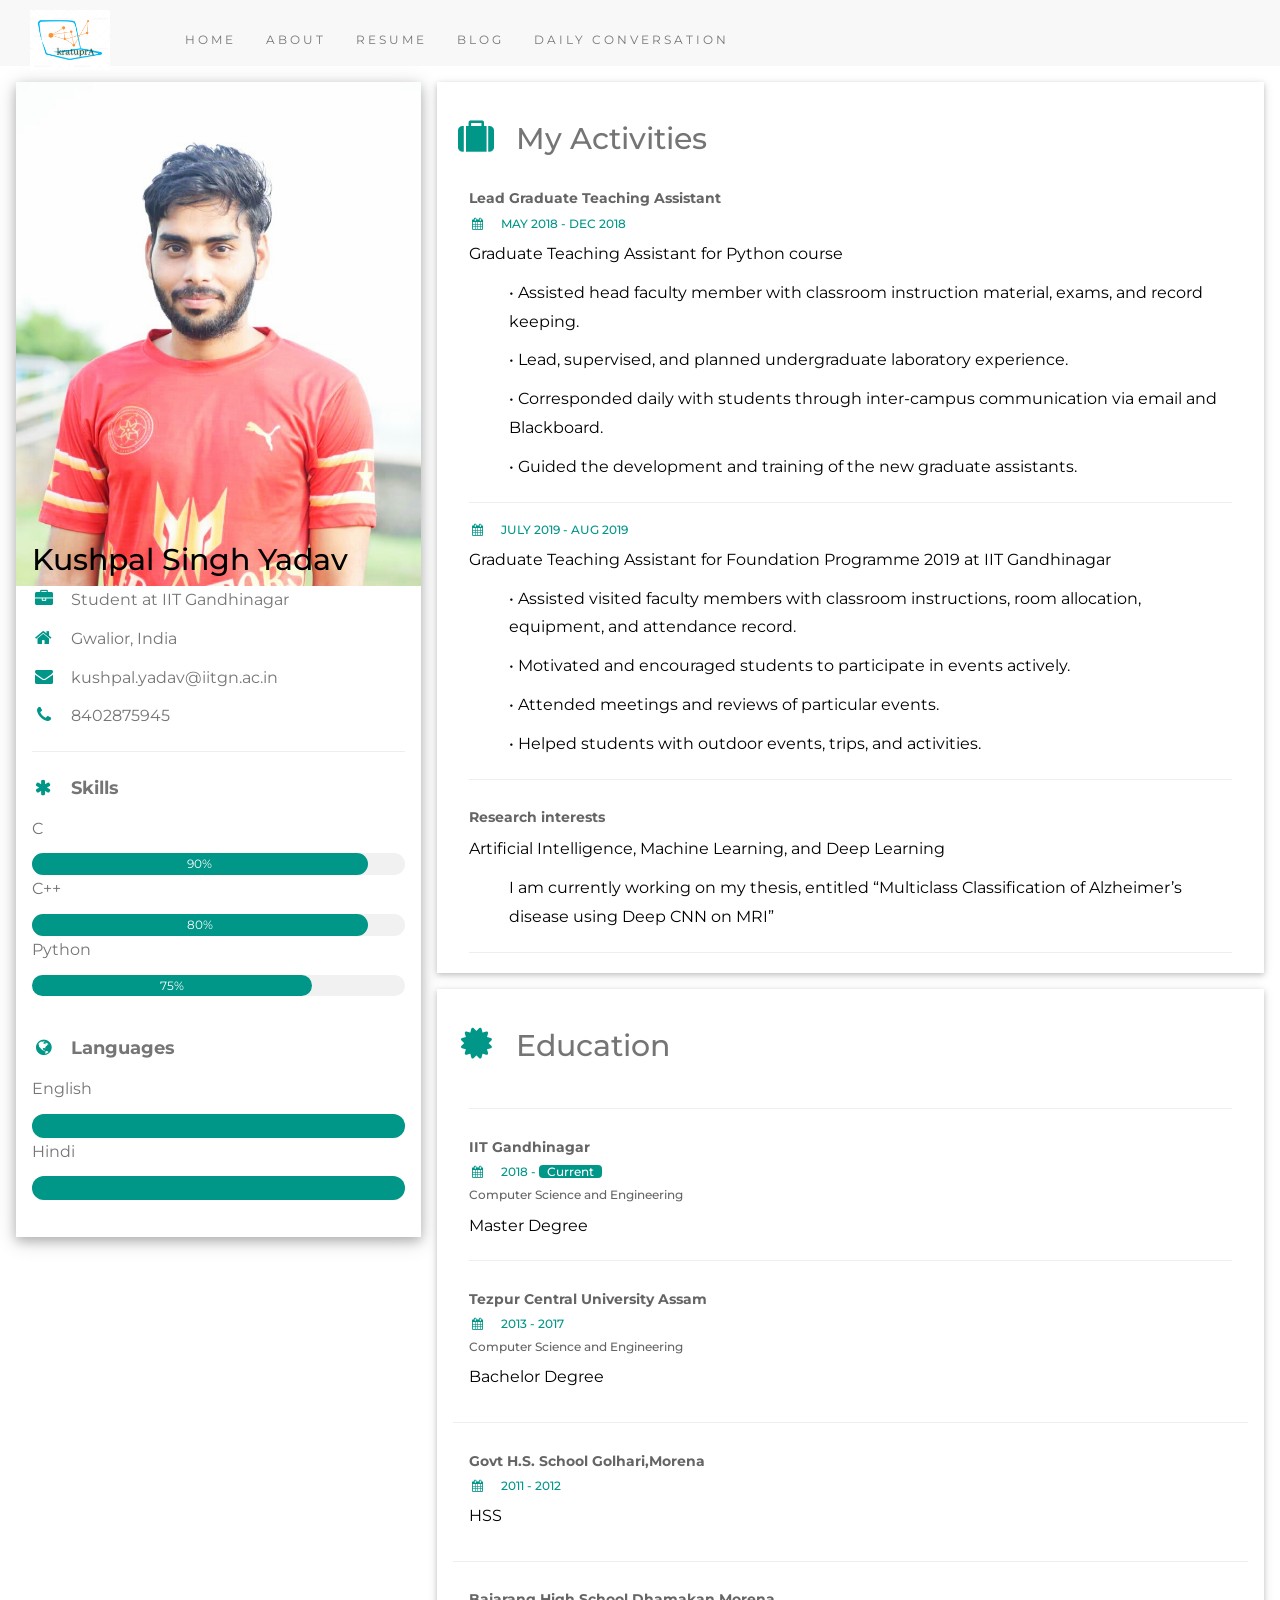
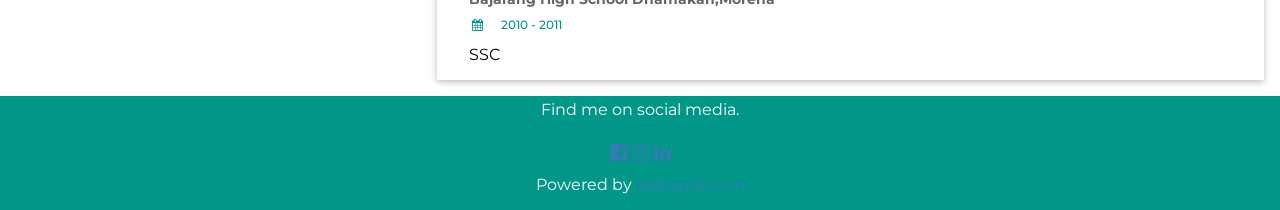
==== about.html @ 260bccc0 "Update about.html" ====
<!DOCTYPE html>
<html lang="en">
<head>
  <title>kratuprA</title>
  <meta charset="utf-8">
  <meta name="viewport" content="width=device-width, initial-scale=1">
  <link rel="stylesheet" href="https://maxcdn.bootstrapcdn.com/bootstrap/3.3.7/css/bootstrap.min.css">
  <link href="https://fonts.googleapis.com/css?family=Montserrat" rel="stylesheet">
  <script src="https://ajax.googleapis.com/ajax/libs/jquery/3.3.1/jquery.min.js"></script>
  <script src="https://maxcdn.bootstrapcdn.com/bootstrap/3.3.7/js/bootstrap.min.js"></script>
  <meta name="viewport" content="width=device-width, initial-scale=1">
<link rel="stylesheet" href="https://www.w3schools.com/w3css/4/w3.css">
<link rel='stylesheet' href='https://fonts.googleapis.com/css?family=Roboto'>
<link rel="stylesheet" href="https://cdnjs.cloudflare.com/ajax/libs/font-awesome/4.7.0/css/font-awesome.min.css">
 <meta charset="utf-8">
  <meta name="viewport" content="width=device-width, initial-scale=1">
  <link rel="stylesheet" href="https://maxcdn.bootstrapcdn.com/bootstrap/3.3.7/css/bootstrap.min.css">
  <style>
 body {
    font: 20px Montserrat, sans-serif;
    line-height: 1.8;
    color: #f5f6f7;
  }
  p {font-size: 16px;}
  .margin {margin-bottom: 45px;}
  
  div.polaroid {
  background-color: #001a1a; 
  box-shadow: 0 4px 8px 0 rgba(0, 0, 0, 0.2), 0 6px 20px 0 rgba(0, 0, 0, 0.19);
}  
  .centered {
  position: absolute;
  top: 50%;
  left: 50%;
  background-color:white;  
  transform: translate(-50%, -50%);
}  
  p {font-size: 16px;}
  .margin {margin-bottom: 45px;}

  .container-fluid {
    padding-top: 70px;
    padding-bottom: 70px;
  }
  .navbar {
    padding-top: 15px;
    padding-bottom: 1px;
    border: 0;
    border-radius: 0;
    margin-bottom: 0;
    font-size: 12px;
    letter-spacing: 3px;
  }
  .navbar-nav  li a:hover {
    color: #1abc9c !important;
  }
  </style>
</head>
<body>

<!-- Navbar -->
<nav class="navbar navbar-default">
  <div class="container">
    <div class="navbar-header">
      <button type="button" class="navbar-toggle" data-toggle="collapse" data-target="#myNavbar">
        <span class="icon-bar"></span>
        <span class="icon-bar"></span>
        <span class="icon-bar"></span>                        
      </button>
      <p>
       <a class="navbar-brand" href="index.html">
      <img src="logo.png" class="img-responsive margin" style="position: absolute;margin-left:-40px;margin-top:-20px;" width="80" height="80" alt="Image">
      </a></p>
    </div>
    <div class="collapse navbar-collapse" id="myNavbar" style="position: absolute; padding-left:100px;z-index:1;">
      <ul class="nav navbar-nav navbar-right">
        <li><a href="index.html">HOME</a></li>
        <li><a href="about.html">ABOUT</a></li>
        <li><a href="resume.html">RESUME</a></li>
        <li><a href="blog.html">BLOG</a></li>
        <li><a href="daily_c.html">DAILY CONVERSATION</a></li>
      </ul>
    </div>
  </div>
</nav>
<!-- Page Container -->
<div class="w3-content w3-margin-top" style="max-width:1400px;">

  <!-- The Grid -->
  <div class="w3-row-padding">
  
    <!-- Left Column -->
    <div class="w3-third">
    
      <div class="w3-white w3-text-grey w3-card-4">
        <div class="w3-display-container">
          <img src="new_cv.jpg" style="width:100%" alt="Avatar">
          <div class="w3-display-bottomleft w3-container w3-text-black">
            <h2>Kushpal Singh Yadav</h2>
          </div>
        </div>
        <div class="w3-container">
          <p><i class="fa fa-briefcase fa-fw w3-margin-right w3-large w3-text-teal"></i>Student at IIT Gandhinagar</p>
          <p><i class="fa fa-home fa-fw w3-margin-right w3-large w3-text-teal"></i>Gwalior, India</p>
          <p><i class="fa fa-envelope fa-fw w3-margin-right w3-large w3-text-teal"></i>kushpal.yadav@iitgn.ac.in</p>
          <p><i class="fa fa-phone fa-fw w3-margin-right w3-large w3-text-teal"></i>8402875945</p>
          <hr>

          <p class="w3-large"><b><i class="fa fa-asterisk fa-fw w3-margin-right w3-text-teal"></i>Skills</b></p>
          <p>C</p>
          <div class="w3-light-grey w3-round-xlarge w3-small">
            <div class="w3-container w3-center w3-round-xlarge w3-teal" style="width:90%">90%</div>
          </div>
          <p>C++</p>
          <div class="w3-light-grey w3-round-xlarge w3-small">
            <div class="w3-container w3-center w3-round-xlarge w3-teal" style="width:90%">
              <div class="w3-center w3-text-white">80%</div>
            </div>
          </div>
          <p>Python</p>
          <div class="w3-light-grey w3-round-xlarge w3-small">
            <div class="w3-container w3-center w3-round-xlarge w3-teal" style="width:75%">75%</div>
          </div>
          
          <br>

          <p class="w3-large w3-text-theme"><b><i class="fa fa-globe fa-fw w3-margin-right w3-text-teal"></i>Languages</b></p>
          <p>English</p>
          <div class="w3-light-grey w3-round-xlarge">
            <div class="w3-round-xlarge w3-teal" style="height:24px;width:100%"></div>
          </div>
          <p>Hindi</p>
          <div class="w3-light-grey w3-round-xlarge">
            <div class="w3-round-xlarge w3-teal" style="height:24px;width:100%"></div>
          </div>
          
          <br>
        </div>
      </div><br>

    <!-- End Left Column -->
    </div>

    <!-- Right Column -->
    <div class="w3-twothird">
    
      <div class="w3-container w3-card w3-white w3-margin-bottom">
        <h2 class="w3-text-grey w3-padding-16"><i class="fa fa-suitcase fa-fw w3-margin-right w3-xxlarge w3-text-teal"></i>My Activities</h2>
        <div class="w3-container">
          <h5 class="w3-opacity"><b>Lead Graduate Teaching Assistant</b></h5>
          <h6 class="w3-text-teal"><i class="fa fa-calendar fa-fw w3-margin-right"></i>MAY 2018 - DEC 2018</h6>
          <p>Graduate Teaching Assistant for Python course</p>
          <ol>
            <p>&#8226; Assisted head faculty member with classroom instruction material, exams, and record keeping.</p>
            <p>&#8226; Lead, supervised, and planned undergraduate laboratory experience.</p>
            <p>&#8226; Corresponded daily with students through inter-campus communication via email and Blackboard.</p>
            <p>&#8226; Guided the development and training of the new graduate assistants.</p>
          </ol>
          <hr>
           <h6 class="w3-text-teal"><i class="fa fa-calendar fa-fw w3-margin-right"></i>JULY 2019 - AUG 2019</h6>
          <p>Graduate Teaching Assistant for Foundation Programme 2019 at IIT Gandhinagar</p>
          <ol>
            <p>&#8226; Assisted visited faculty members with classroom instructions, room allocation, equipment, and attendance record.</p>
            <p>&#8226; Motivated and encouraged students to participate in events actively.</p>
            <p>&#8226; Attended meetings and reviews of particular events.</p>
            <p>&#8226; Helped students with outdoor events, trips, and activities.</p>
          </ol>
          <hr>
          
          
        </div>
       

       <div class="w3-container">
          <h5 class="w3-opacity"><b>Research interests</b></h5>
          
          <p>Artificial Intelligence, Machine Learning, and Deep Learning</p>
          <ol>
            <p>I am currently working on my thesis, entitled “Multiclass Classification of Alzheimer’s disease using Deep CNN on MRI”</p>
         </ol>
          <hr>
        </div>



      </div>

      <div class="w3-container w3-card w3-white">
        <h2 class="w3-text-grey w3-padding-16"><i class="fa fa-certificate fa-fw w3-margin-right w3-xxlarge w3-text-teal"></i>Education</h2>
        <div class="w3-container">
         
          <hr>
        </div>
        <div class="w3-container">
          <h5 class="w3-opacity"><b>IIT Gandhinagar</b></h5>
          <h6 class="w3-text-teal"><i class="fa fa-calendar fa-fw w3-margin-right"></i>2018 - <span class="w3-tag w3-teal w3-round">Current</span></h6>
          <h6 class="w3-opacity" >Computer Science and Engineering</h6>
          <p>Master Degree</p>
          <hr>
        </div>
        <div class="w3-container">
          <h5 class="w3-opacity"><b>Tezpur Central University Assam</b></h5>
          <h6 class="w3-text-teal"><i class="fa fa-calendar fa-fw w3-margin-right"></i>2013 - 2017</h6>
          <h6 class="w3-opacity">Computer Science and Engineering</h6>
          <p>Bachelor Degree</p>
        </div>
          <hr>
        <div class="w3-container">
          <h5 class="w3-opacity"><b>Govt H.S. School Golhari,Morena</b></h5>
          <h6 class="w3-text-teal"><i class="fa fa-calendar fa-fw w3-margin-right"></i>2011 - 2012</h6>
          <p>HSS</p>
        </div>
            <hr>
        <div class="w3-container">
          <h5 class="w3-opacity"><b>Bajarang High School Dhamakan,Morena</b></h5>
          <h6 class="w3-text-teal"><i class="fa fa-calendar fa-fw w3-margin-right"></i>2010 - 2011</h6>
          <p>SSC</p>
        </div>


      </div>

    <!-- End Right Column -->
    </div>
    
  <!-- End Grid -->
  </div>
  
  <!-- End Page Container -->
</div>

<footer class="w3-container w3-teal w3-center w3-margin-top">
  <p>Find me on social media.</p>
  <a href="https://www.facebook.com/kushpal.yadav"><i class="fa fa-facebook-official w3-hover-opacity"></i></a>
  <a href="https://www.instagram.com/_oo_kushpal_oo_/?hl=en"><i class="fa fa-instagram w3-hover-opacity"></i></a>
  <a href="https://www.linkedin.com/in/kushpal-yadav-60762b169/"><i class="fa fa-linkedin w3-hover-opacity"></i></a>
  <p>Powered by <a href="index.html" target="_blank">kratuprA.com</a></p>
</footer>

</body>
</html>
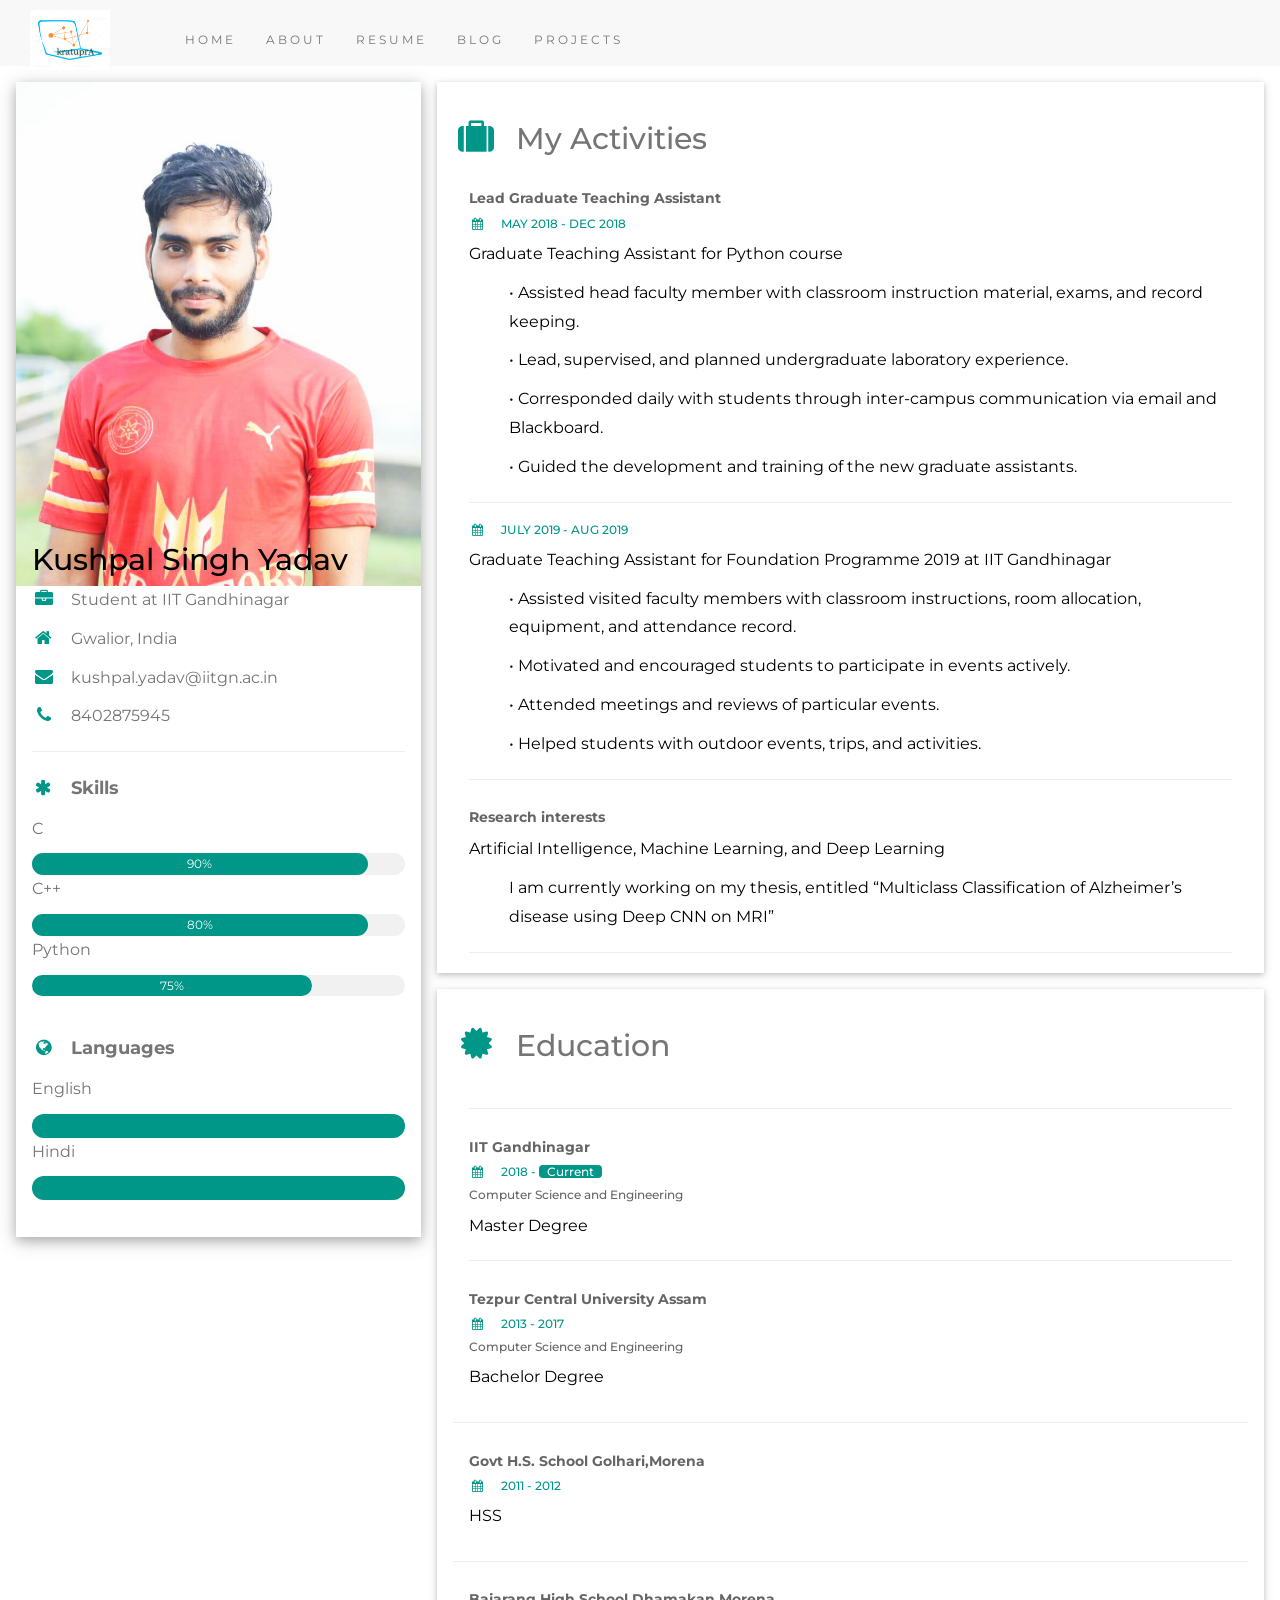
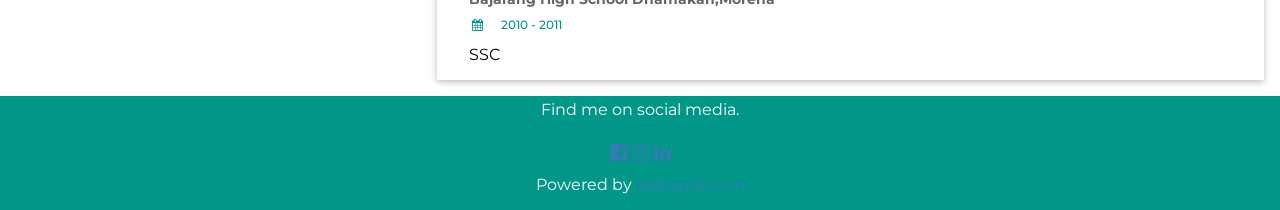
==== commit a5e3054b: "Update about.html" ====
--- a/about.html
+++ b/about.html
@@ -78,7 +78,7 @@
         <li><a href="about.html">ABOUT</a></li>
         <li><a href="resume.html">RESUME</a></li>
         <li><a href="blog.html">BLOG</a></li>
-        <li><a href="daily_c.html">DAILY CONVERSATION</a></li>
+        <li><a href="daily_c.html">PROJECTS</a></li>
       </ul>
     </div>
   </div>
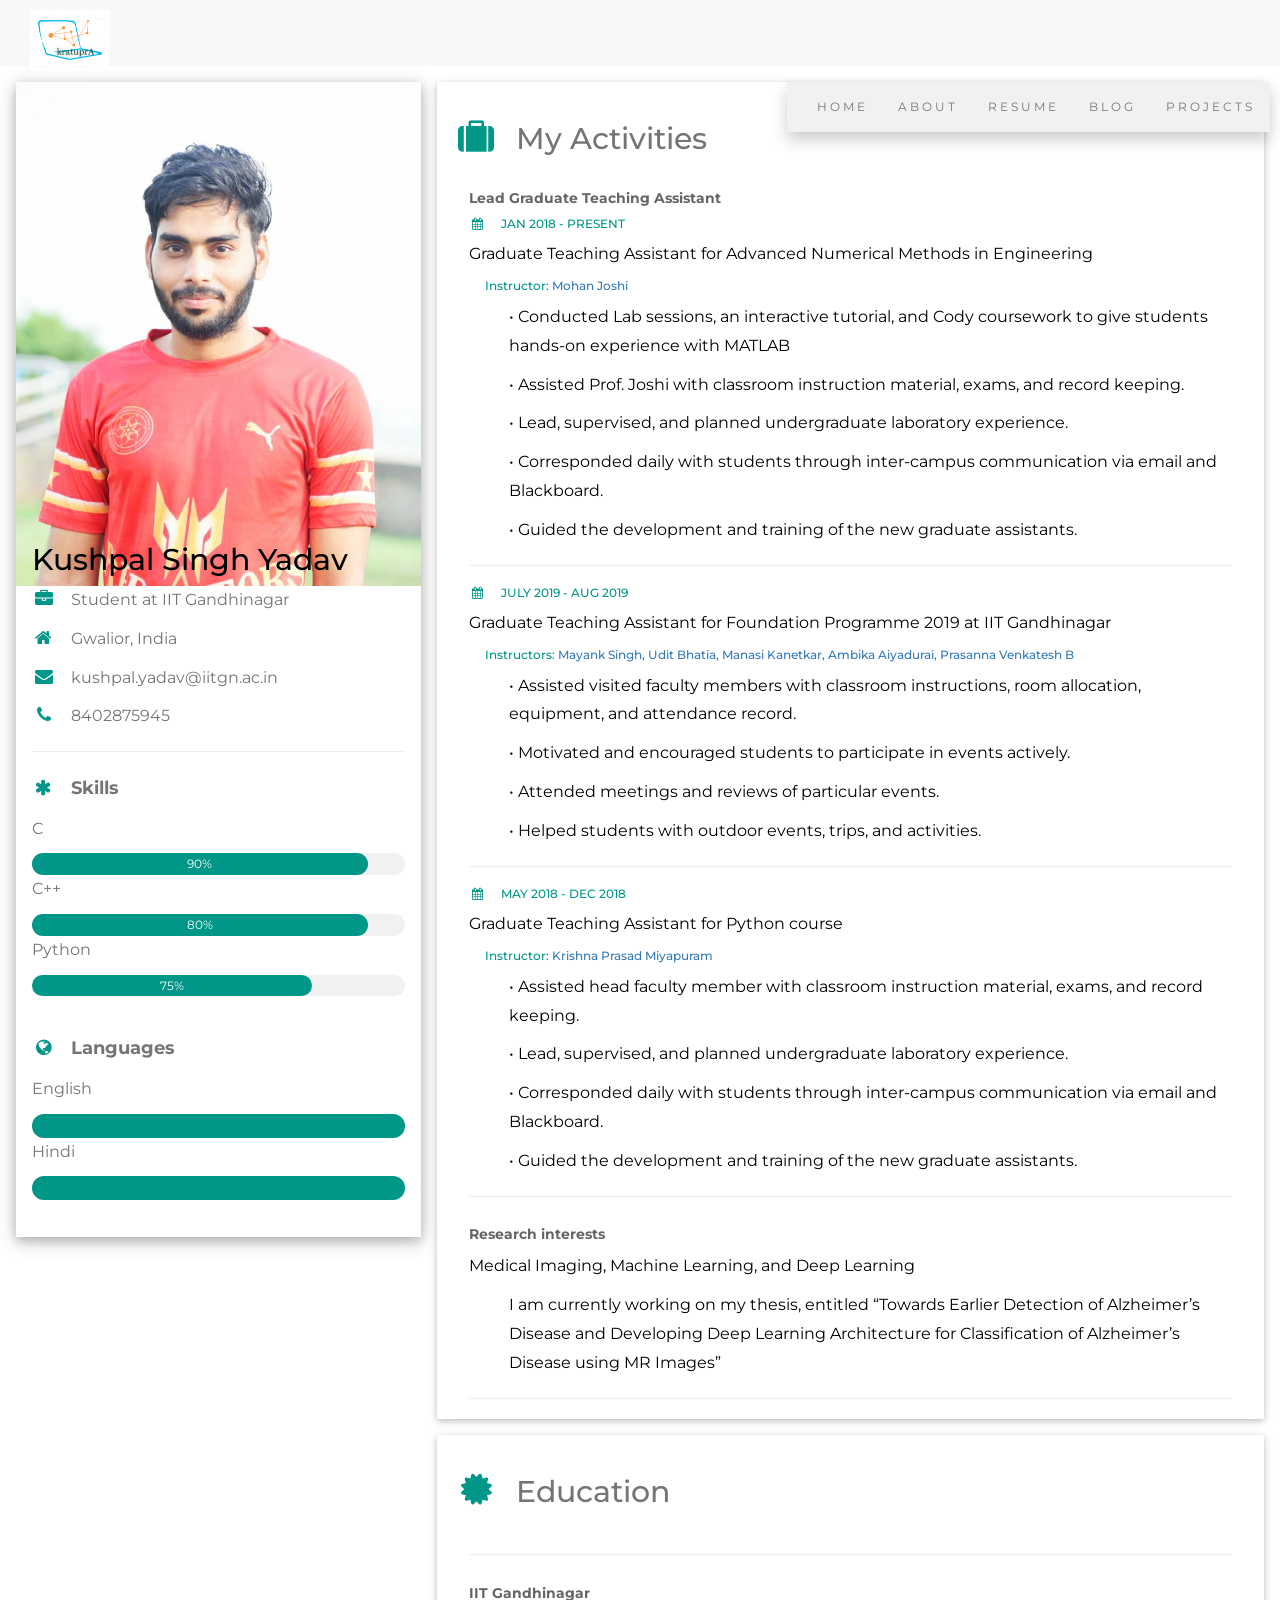
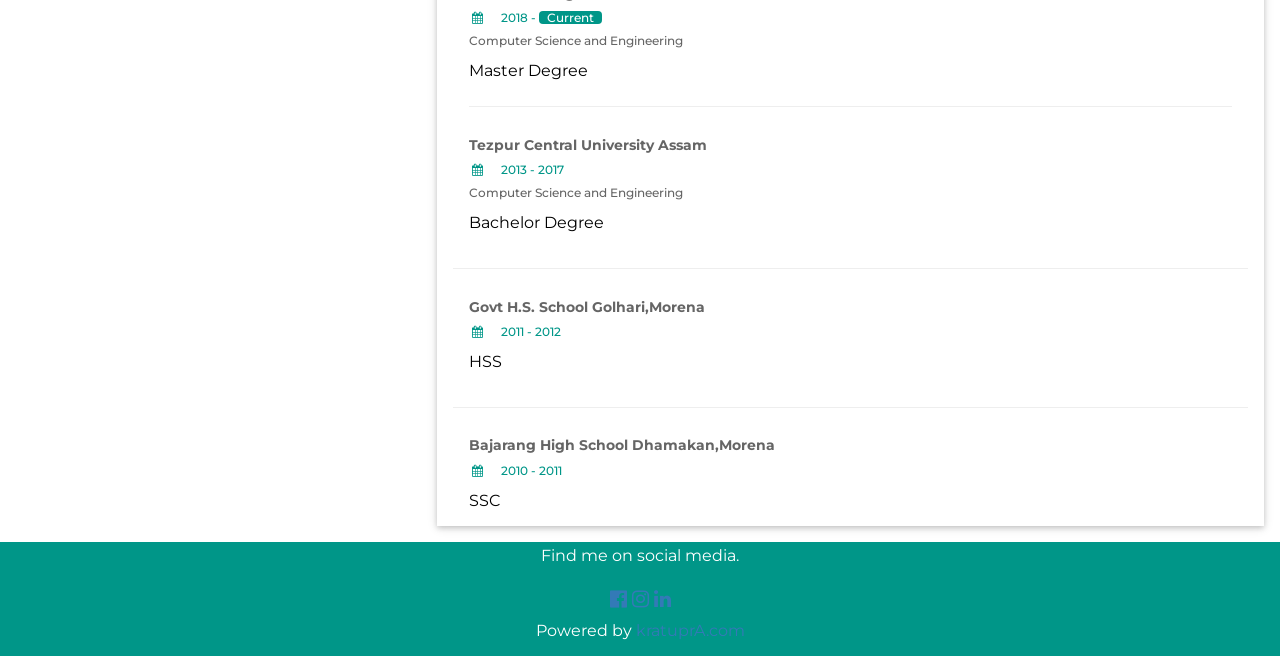
==== commit 3eb4be09: "Update about.html" ====
--- a/about.html
+++ b/about.html
@@ -54,6 +54,35 @@
   .navbar-nav  li a:hover {
     color: #1abc9c !important;
   }
+
+.dropdown-content {
+  display: none;
+  position: fixed;
+  top:15px;
+  right:10px;
+  background-color: #f1f1f1;
+  min-width: 160px;
+  overflow: auto;
+  box-shadow: 0px 8px 16px 0px rgba(0,0,0,0.2);
+  z-index: 1;
+}
+
+.dropdown-content a {
+  color: black;
+  padding: 12px 16px;
+  text-decoration: none;
+  display: block;
+}
+
+.dropdown a:hover {
+  background-color: #ddd; 
+}
+
+.show {
+  display: block;
+}
+
+
   </style>
 </head>
 <body>
@@ -72,7 +101,7 @@
       <img src="logo.png" class="img-responsive margin" style="position: absolute;margin-left:-40px;margin-top:-20px;" width="80" height="80" alt="Image">
       </a></p>
     </div>
-    <div class="collapse navbar-collapse" id="myNavbar" style="position: absolute; padding-left:100px;z-index:1;">
+    <div class="collapse navbar-collapse dropdown-content" id="myNavbar" style="margin-top:67px;">
       <ul class="nav navbar-nav navbar-right">
         <li><a href="index.html">HOME</a></li>
         <li><a href="about.html">ABOUT</a></li>
@@ -148,8 +177,34 @@
         <h2 class="w3-text-grey w3-padding-16"><i class="fa fa-suitcase fa-fw w3-margin-right w3-xxlarge w3-text-teal"></i>My Activities</h2>
         <div class="w3-container">
           <h5 class="w3-opacity"><b>Lead Graduate Teaching Assistant</b></h5>
+           <h6 class="w3-text-teal"><i class="fa fa-calendar fa-fw w3-margin-right"></i>JAN 2018 - PRESENT</h6>
+          <p>Graduate Teaching Assistant for Advanced Numerical Methods in Engineering</p>
+           <h6 class="w3-text-teal"><i class=" fa-fw w3-margin-left"></i>Instructor: <a href="https://www.iitgn.ac.in/faculty/maths/fac-mohan"> Mohan Joshi</a></h6> 
+          <ol>
+            <p>&#8226; Conducted Lab sessions, an interactive tutorial, and Cody coursework to give students hands-on experience with MATLAB </p>
+            <p>&#8226; Assisted Prof. Joshi with classroom instruction material, exams, and record keeping.</p>
+            <p>&#8226; Lead, supervised, and planned undergraduate laboratory experience.</p>
+            <p>&#8226; Corresponded daily with students through inter-campus communication via email and Blackboard.</p>
+            <p>&#8226; Guided the development and training of the new graduate assistants.</p>
+          </ol>
+          <hr>
+
+           <h6 class="w3-text-teal"><i class="fa fa-calendar fa-fw w3-margin-right"></i>JULY 2019 - AUG 2019</h6>
+          <p>Graduate Teaching Assistant for Foundation Programme 2019 at IIT Gandhinagar</p>
+            <h6 class="w3-text-teal"><i class=" fa-fw w3-margin-left"></i>Instructors: <a href="https://www.iitgn.ac.in/faculty/cse/mayank">Mayank Singh</a>, <a href="https://www.iitgn.ac.in/faculty/civil/fac-udit">Udit Bhatia</a>,  <a href="https://www.iitgn.ac.in/faculty/design/mansi">Manasi Kanetkar</a>,  <a href="https://www.iitgn.ac.in/faculty/hss/fac-ambika">Ambika Aiyadurai</a>, <a href="https://www.iitgn.ac.in/faculty/phy/fac-prasanna">Prasanna Venkatesh B</a></h6> 
+          <ol>
+            <p>&#8226; Assisted visited faculty members with classroom instructions, room allocation, equipment, and attendance record.</p>
+            <p>&#8226; Motivated and encouraged students to participate in events actively.</p>
+            <p>&#8226; Attended meetings and reviews of particular events.</p>
+            <p>&#8226; Helped students with outdoor events, trips, and activities.</p>
+          </ol>
+          <hr>
+
+
+
           <h6 class="w3-text-teal"><i class="fa fa-calendar fa-fw w3-margin-right"></i>MAY 2018 - DEC 2018</h6>
           <p>Graduate Teaching Assistant for Python course</p>
+          <h6 class="w3-text-teal"><i class=" fa-fw w3-margin-left"></i>Instructor: <a href="https://www.iitgn.ac.in/faculty/cse/krishna">Krishna Prasad Miyapuram</a></h6> 
           <ol>
             <p>&#8226; Assisted head faculty member with classroom instruction material, exams, and record keeping.</p>
             <p>&#8226; Lead, supervised, and planned undergraduate laboratory experience.</p>
@@ -157,15 +212,7 @@
             <p>&#8226; Guided the development and training of the new graduate assistants.</p>
           </ol>
           <hr>
-           <h6 class="w3-text-teal"><i class="fa fa-calendar fa-fw w3-margin-right"></i>JULY 2019 - AUG 2019</h6>
-          <p>Graduate Teaching Assistant for Foundation Programme 2019 at IIT Gandhinagar</p>
-          <ol>
-            <p>&#8226; Assisted visited faculty members with classroom instructions, room allocation, equipment, and attendance record.</p>
-            <p>&#8226; Motivated and encouraged students to participate in events actively.</p>
-            <p>&#8226; Attended meetings and reviews of particular events.</p>
-            <p>&#8226; Helped students with outdoor events, trips, and activities.</p>
-          </ol>
-          <hr>
+          
           
           
         </div>
@@ -174,9 +221,9 @@
        <div class="w3-container">
           <h5 class="w3-opacity"><b>Research interests</b></h5>
           
-          <p>Artificial Intelligence, Machine Learning, and Deep Learning</p>
-          <ol>
-            <p>I am currently working on my thesis, entitled “Multiclass Classification of Alzheimer’s disease using Deep CNN on MRI”</p>
+          <p>Medical Imaging, Machine Learning, and Deep Learning</p>
+          <ol>
+            <p>I am currently working on my thesis, entitled “Towards Earlier Detection of Alzheimer’s Disease and Developing Deep Learning Architecture for Classification of Alzheimer’s Disease using MR Images”</p>
          </ol>
           <hr>
         </div>
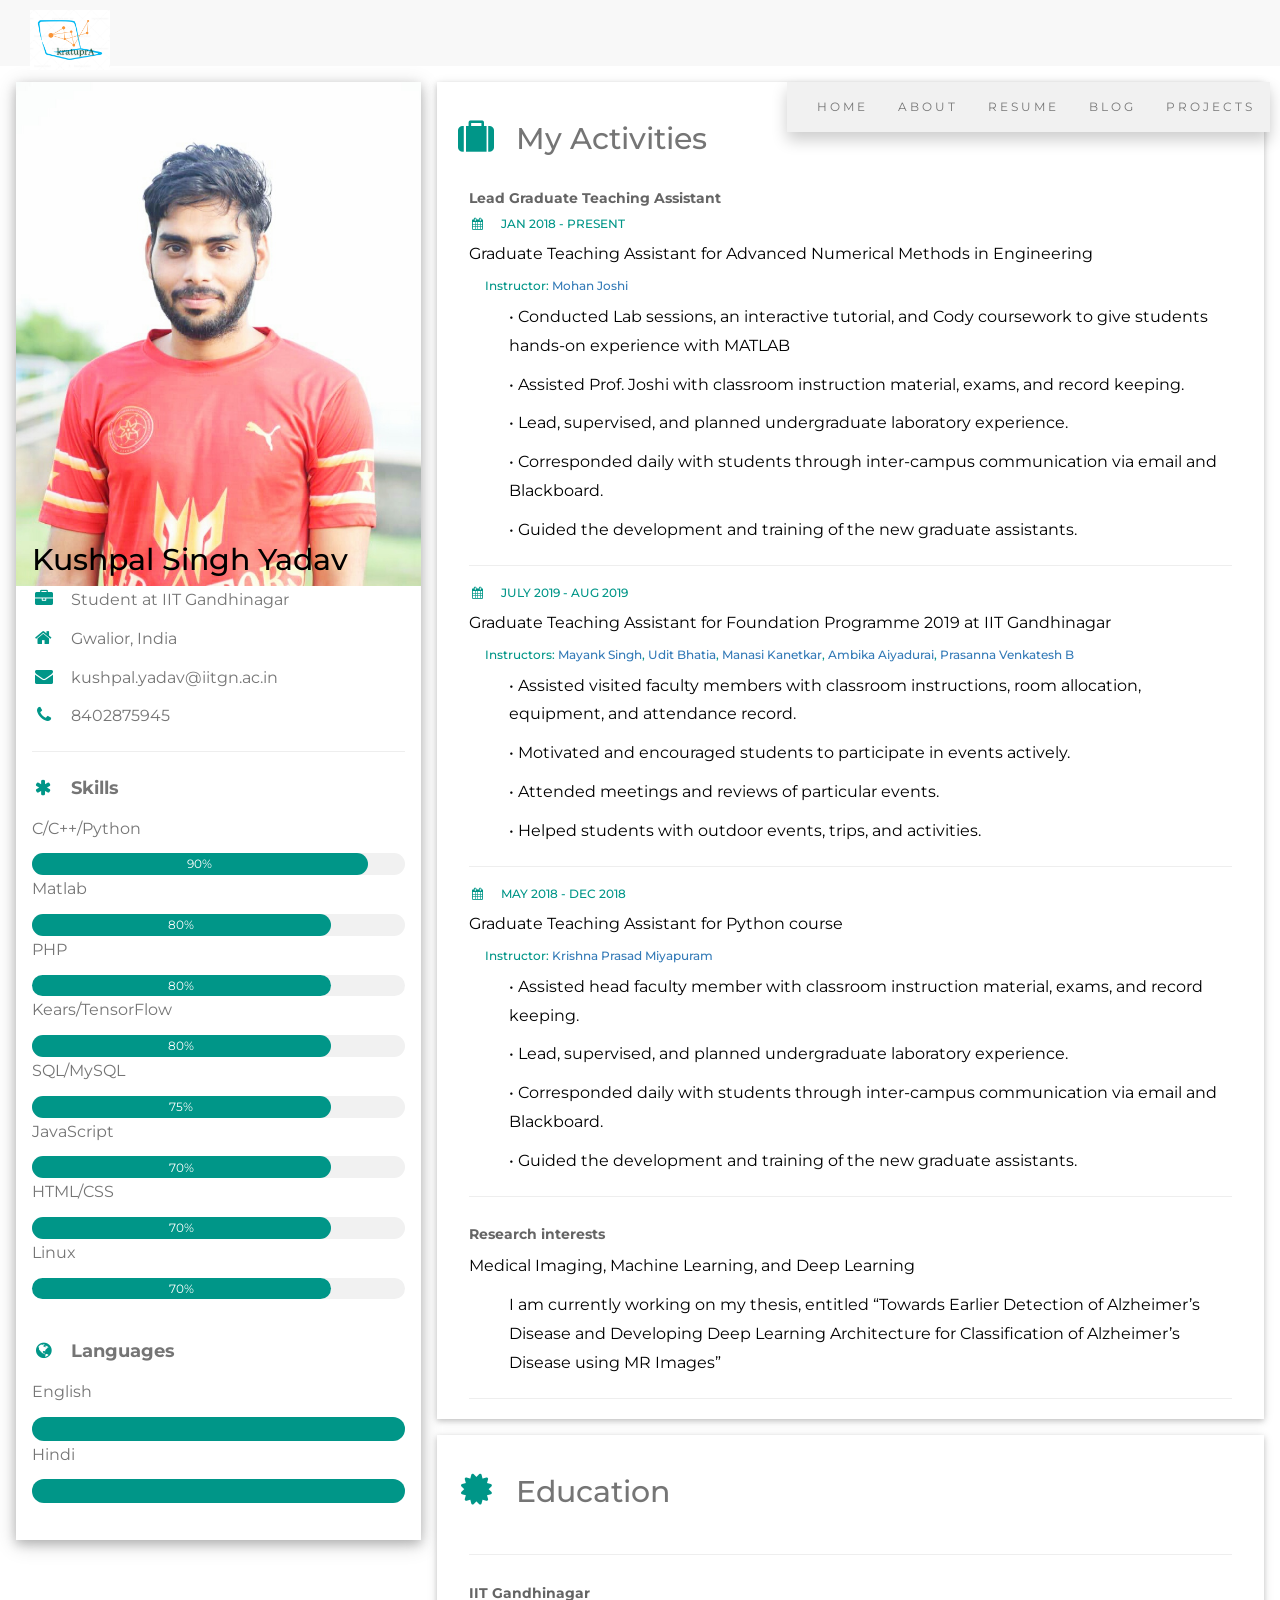
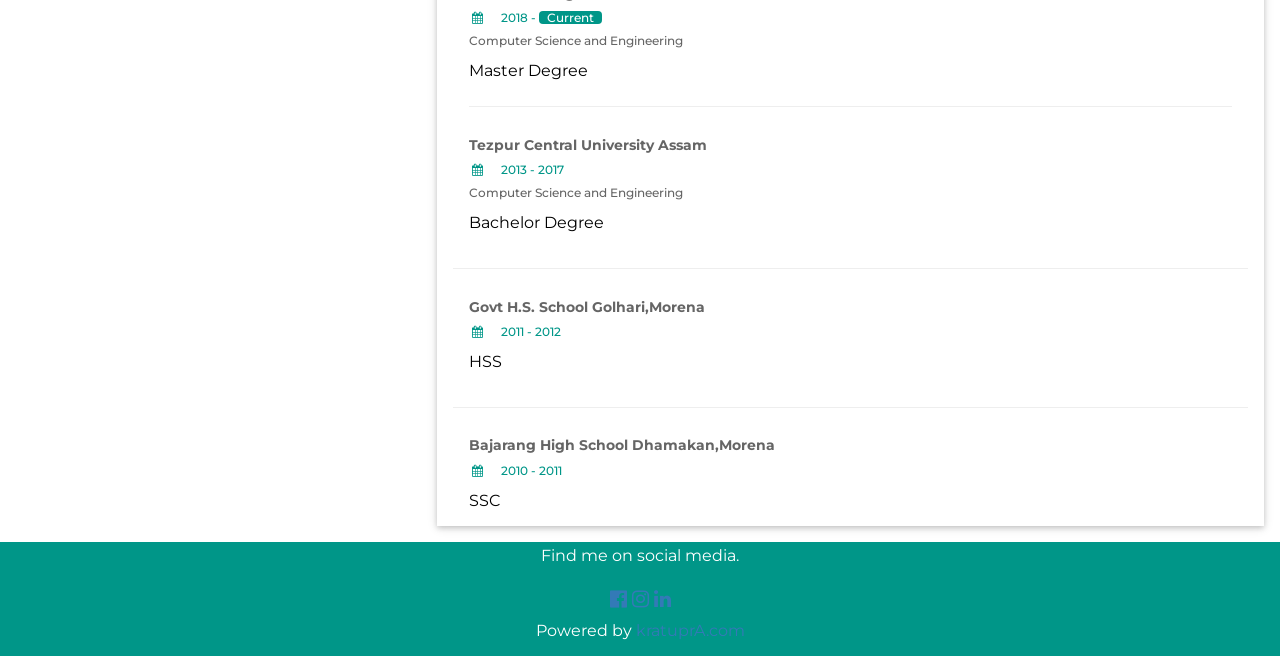
==== commit e5cb99fc: "Update about.html" ====
--- a/about.html
+++ b/about.html
@@ -136,20 +136,45 @@
           <hr>
 
           <p class="w3-large"><b><i class="fa fa-asterisk fa-fw w3-margin-right w3-text-teal"></i>Skills</b></p>
-          <p>C</p>
+          <p>C/C++/Python</p>
           <div class="w3-light-grey w3-round-xlarge w3-small">
             <div class="w3-container w3-center w3-round-xlarge w3-teal" style="width:90%">90%</div>
           </div>
-          <p>C++</p>
-          <div class="w3-light-grey w3-round-xlarge w3-small">
-            <div class="w3-container w3-center w3-round-xlarge w3-teal" style="width:90%">
-              <div class="w3-center w3-text-white">80%</div>
-            </div>
-          </div>
-          <p>Python</p>
-          <div class="w3-light-grey w3-round-xlarge w3-small">
-            <div class="w3-container w3-center w3-round-xlarge w3-teal" style="width:75%">75%</div>
-          </div>
+          
+          <p>Matlab</p>
+          <div class="w3-light-grey w3-round-xlarge w3-small">
+            <div class="w3-container w3-center w3-round-xlarge w3-teal" style="width:80%">80%</div>
+          </div>
+          
+          <p>PHP</p>
+          <div class="w3-light-grey w3-round-xlarge w3-small">
+            <div class="w3-container w3-center w3-round-xlarge w3-teal" style="width:80%">80%</div>
+          </div>
+          
+          <p>Kears/TensorFlow</p>
+          <div class="w3-light-grey w3-round-xlarge w3-small">
+            <div class="w3-container w3-center w3-round-xlarge w3-teal" style="width:80%">80%</div>
+          </div>
+          
+          <p>SQL/MySQL</p>
+          <div class="w3-light-grey w3-round-xlarge w3-small">
+            <div class="w3-container w3-center w3-round-xlarge w3-teal" style="width:80%">75%</div>
+          </div>
+          
+          <p>JavaScript</p>
+          <div class="w3-light-grey w3-round-xlarge w3-small">
+            <div class="w3-container w3-center w3-round-xlarge w3-teal" style="width:80%">70%</div>
+          </div>
+          
+          <p>HTML/CSS</p>
+          <div class="w3-light-grey w3-round-xlarge w3-small">
+            <div class="w3-container w3-center w3-round-xlarge w3-teal" style="width:80%">70%</div>
+          </div>
+          <p>Linux</p>
+          <div class="w3-light-grey w3-round-xlarge w3-small">
+            <div class="w3-container w3-center w3-round-xlarge w3-teal" style="width:80%">70%</div>
+          </div>
+          
           
           <br>
 
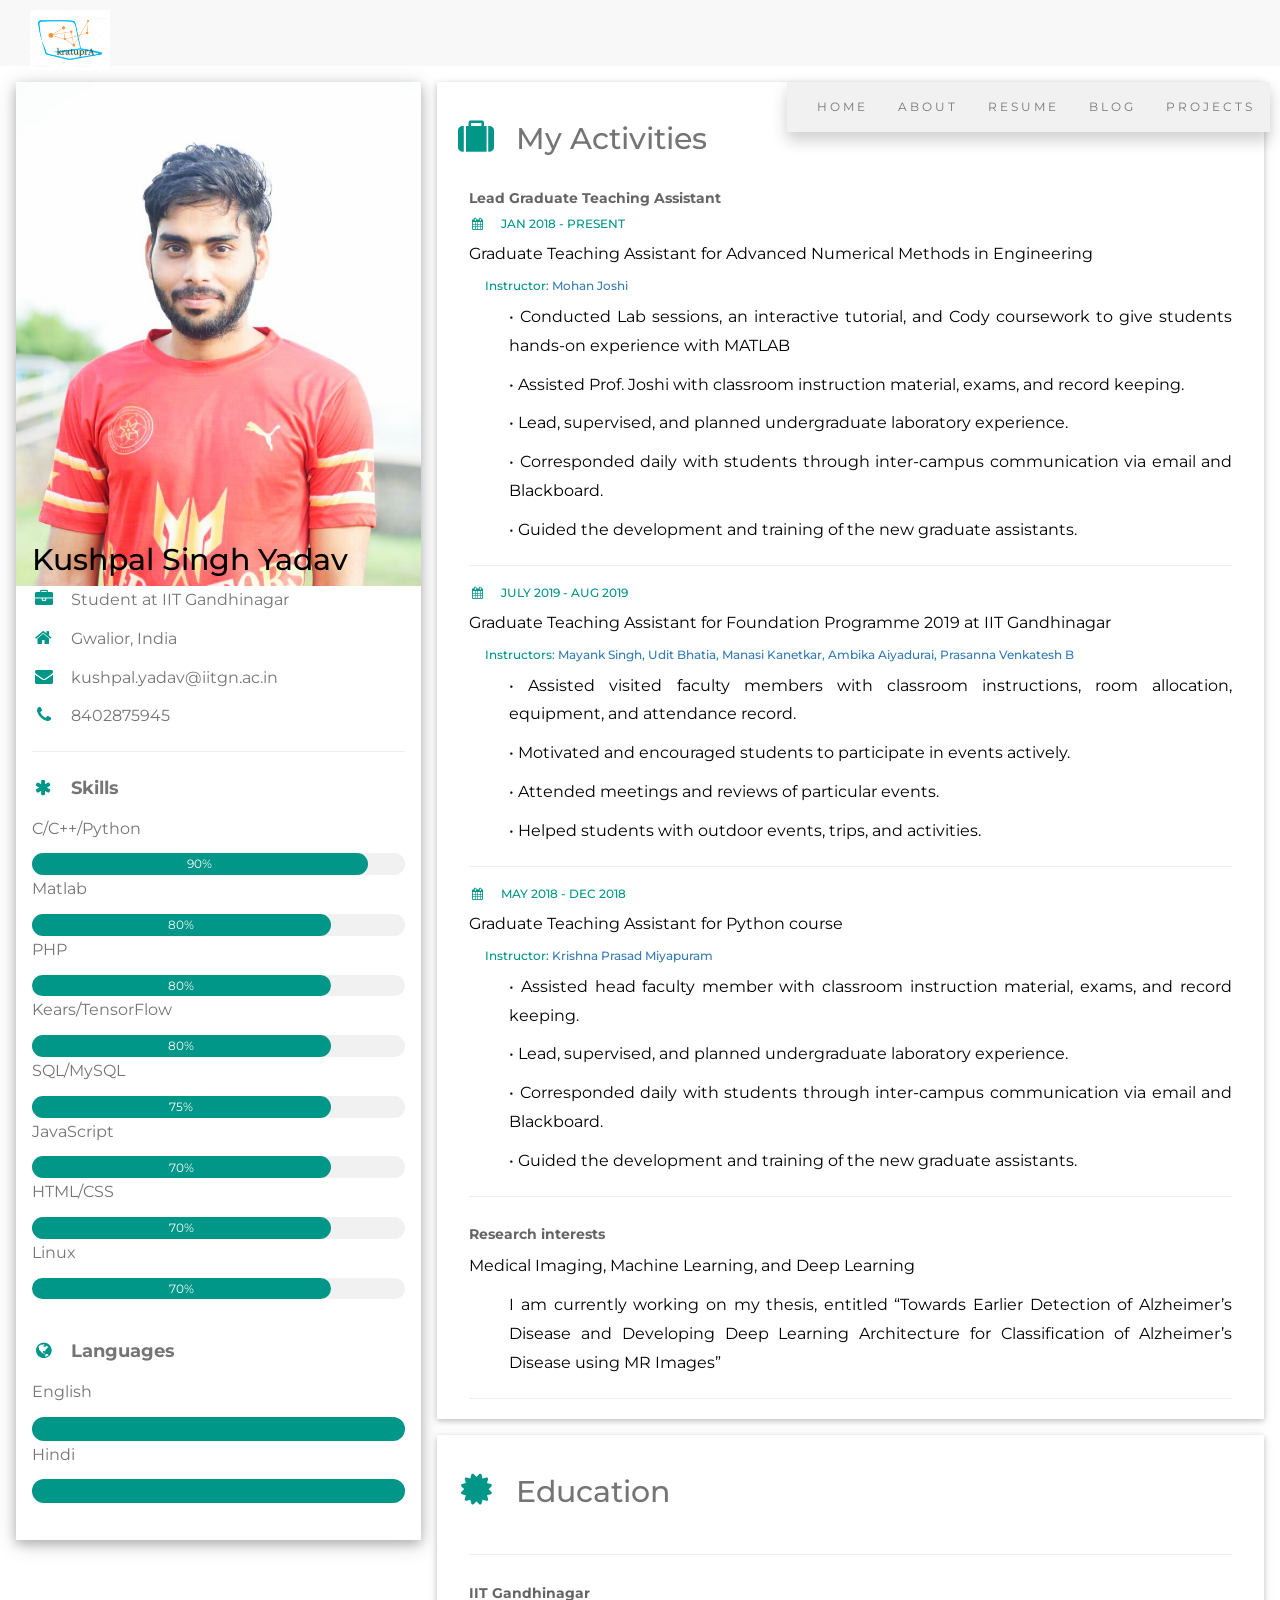
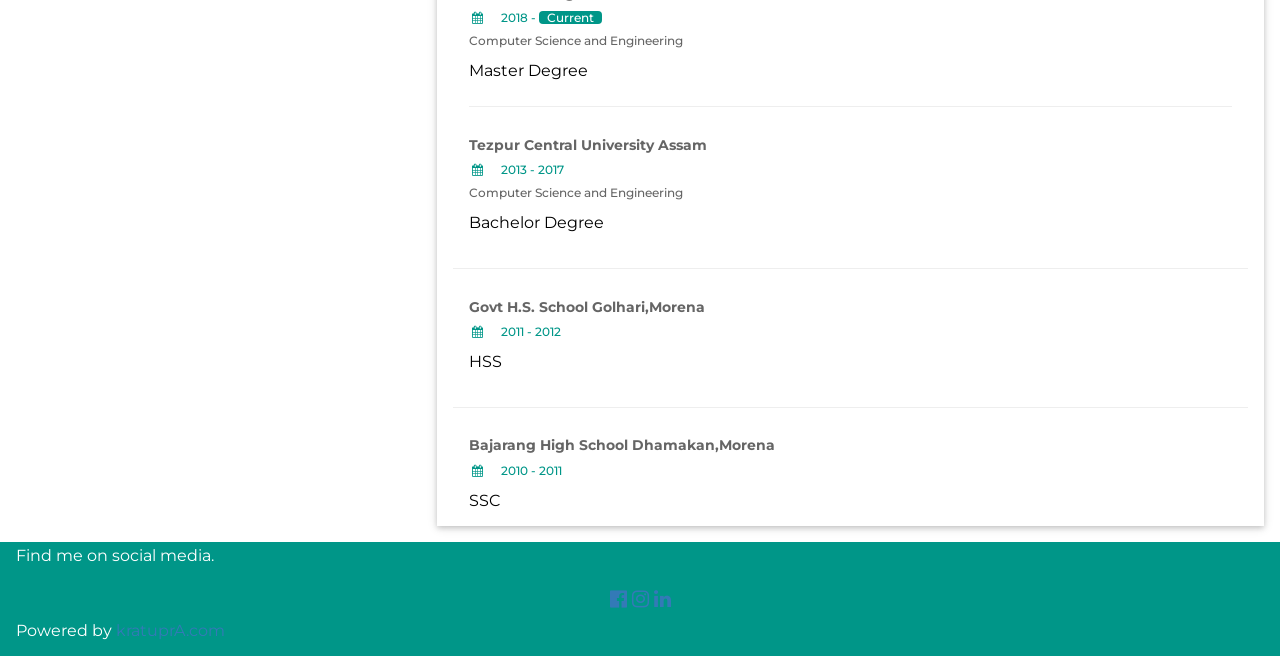
==== commit 1f49be88: "Update about.html" ====
--- a/about.html
+++ b/about.html
@@ -96,7 +96,7 @@
         <span class="icon-bar"></span>
         <span class="icon-bar"></span>                        
       </button>
-      <p>
+       <p style="text-align:justify;">
        <a class="navbar-brand" href="index.html">
       <img src="logo.png" class="img-responsive margin" style="position: absolute;margin-left:-40px;margin-top:-20px;" width="80" height="80" alt="Image">
       </a></p>
@@ -129,48 +129,48 @@
           </div>
         </div>
         <div class="w3-container">
-          <p><i class="fa fa-briefcase fa-fw w3-margin-right w3-large w3-text-teal"></i>Student at IIT Gandhinagar</p>
-          <p><i class="fa fa-home fa-fw w3-margin-right w3-large w3-text-teal"></i>Gwalior, India</p>
-          <p><i class="fa fa-envelope fa-fw w3-margin-right w3-large w3-text-teal"></i>kushpal.yadav@iitgn.ac.in</p>
-          <p><i class="fa fa-phone fa-fw w3-margin-right w3-large w3-text-teal"></i>8402875945</p>
-          <hr>
-
-          <p class="w3-large"><b><i class="fa fa-asterisk fa-fw w3-margin-right w3-text-teal"></i>Skills</b></p>
-          <p>C/C++/Python</p>
+           <p style="text-align:justify;"><i class="fa fa-briefcase fa-fw w3-margin-right w3-large w3-text-teal"></i>Student at IIT Gandhinagar</p>
+           <p style="text-align:justify;"><i class="fa fa-home fa-fw w3-margin-right w3-large w3-text-teal"></i>Gwalior, India</p>
+           <p style="text-align:justify;"><i class="fa fa-envelope fa-fw w3-margin-right w3-large w3-text-teal"></i>kushpal.yadav@iitgn.ac.in</p>
+           <p style="text-align:justify;"><i class="fa fa-phone fa-fw w3-margin-right w3-large w3-text-teal"></i>8402875945</p>
+          <hr>
+
+           <p style="text-align:justify;" class="w3-large"><b><i class="fa fa-asterisk fa-fw w3-margin-right w3-text-teal"></i>Skills</b></p>
+           <p style="text-align:justify;">C/C++/Python</p>
           <div class="w3-light-grey w3-round-xlarge w3-small">
             <div class="w3-container w3-center w3-round-xlarge w3-teal" style="width:90%">90%</div>
           </div>
           
-          <p>Matlab</p>
+           <p style="text-align:justify;">Matlab</p>
           <div class="w3-light-grey w3-round-xlarge w3-small">
             <div class="w3-container w3-center w3-round-xlarge w3-teal" style="width:80%">80%</div>
           </div>
           
-          <p>PHP</p>
+           <p style="text-align:justify;">PHP</p>
           <div class="w3-light-grey w3-round-xlarge w3-small">
             <div class="w3-container w3-center w3-round-xlarge w3-teal" style="width:80%">80%</div>
           </div>
           
-          <p>Kears/TensorFlow</p>
+           <p style="text-align:justify;">Kears/TensorFlow</p>
           <div class="w3-light-grey w3-round-xlarge w3-small">
             <div class="w3-container w3-center w3-round-xlarge w3-teal" style="width:80%">80%</div>
           </div>
           
-          <p>SQL/MySQL</p>
+           <p style="text-align:justify;">SQL/MySQL</p>
           <div class="w3-light-grey w3-round-xlarge w3-small">
             <div class="w3-container w3-center w3-round-xlarge w3-teal" style="width:80%">75%</div>
           </div>
           
-          <p>JavaScript</p>
+           <p style="text-align:justify;">JavaScript</p>
           <div class="w3-light-grey w3-round-xlarge w3-small">
             <div class="w3-container w3-center w3-round-xlarge w3-teal" style="width:80%">70%</div>
           </div>
           
-          <p>HTML/CSS</p>
+           <p style="text-align:justify;">HTML/CSS</p>
           <div class="w3-light-grey w3-round-xlarge w3-small">
             <div class="w3-container w3-center w3-round-xlarge w3-teal" style="width:80%">70%</div>
           </div>
-          <p>Linux</p>
+           <p style="text-align:justify;">Linux</p>
           <div class="w3-light-grey w3-round-xlarge w3-small">
             <div class="w3-container w3-center w3-round-xlarge w3-teal" style="width:80%">70%</div>
           </div>
@@ -178,12 +178,12 @@
           
           <br>
 
-          <p class="w3-large w3-text-theme"><b><i class="fa fa-globe fa-fw w3-margin-right w3-text-teal"></i>Languages</b></p>
-          <p>English</p>
+           <p style="text-align:justify;" class="w3-large w3-text-theme"><b><i class="fa fa-globe fa-fw w3-margin-right w3-text-teal"></i>Languages</b></p>
+           <p style="text-align:justify;">English</p>
           <div class="w3-light-grey w3-round-xlarge">
             <div class="w3-round-xlarge w3-teal" style="height:24px;width:100%"></div>
           </div>
-          <p>Hindi</p>
+           <p style="text-align:justify;">Hindi</p>
           <div class="w3-light-grey w3-round-xlarge">
             <div class="w3-round-xlarge w3-teal" style="height:24px;width:100%"></div>
           </div>
@@ -203,38 +203,38 @@
         <div class="w3-container">
           <h5 class="w3-opacity"><b>Lead Graduate Teaching Assistant</b></h5>
            <h6 class="w3-text-teal"><i class="fa fa-calendar fa-fw w3-margin-right"></i>JAN 2018 - PRESENT</h6>
-          <p>Graduate Teaching Assistant for Advanced Numerical Methods in Engineering</p>
+           <p style="text-align:justify;">Graduate Teaching Assistant for Advanced Numerical Methods in Engineering</p>
            <h6 class="w3-text-teal"><i class=" fa-fw w3-margin-left"></i>Instructor: <a href="https://www.iitgn.ac.in/faculty/maths/fac-mohan"> Mohan Joshi</a></h6> 
           <ol>
-            <p>&#8226; Conducted Lab sessions, an interactive tutorial, and Cody coursework to give students hands-on experience with MATLAB </p>
-            <p>&#8226; Assisted Prof. Joshi with classroom instruction material, exams, and record keeping.</p>
-            <p>&#8226; Lead, supervised, and planned undergraduate laboratory experience.</p>
-            <p>&#8226; Corresponded daily with students through inter-campus communication via email and Blackboard.</p>
-            <p>&#8226; Guided the development and training of the new graduate assistants.</p>
+             <p style="text-align:justify;">&#8226; Conducted Lab sessions, an interactive tutorial, and Cody coursework to give students hands-on experience with MATLAB </p>
+             <p style="text-align:justify;">&#8226; Assisted Prof. Joshi with classroom instruction material, exams, and record keeping.</p>
+             <p style="text-align:justify;">&#8226; Lead, supervised, and planned undergraduate laboratory experience.</p>
+             <p style="text-align:justify;">&#8226; Corresponded daily with students through inter-campus communication via email and Blackboard.</p>
+             <p style="text-align:justify;">&#8226; Guided the development and training of the new graduate assistants.</p>
           </ol>
           <hr>
 
            <h6 class="w3-text-teal"><i class="fa fa-calendar fa-fw w3-margin-right"></i>JULY 2019 - AUG 2019</h6>
-          <p>Graduate Teaching Assistant for Foundation Programme 2019 at IIT Gandhinagar</p>
+           <p style="text-align:justify;">Graduate Teaching Assistant for Foundation Programme 2019 at IIT Gandhinagar</p>
             <h6 class="w3-text-teal"><i class=" fa-fw w3-margin-left"></i>Instructors: <a href="https://www.iitgn.ac.in/faculty/cse/mayank">Mayank Singh</a>, <a href="https://www.iitgn.ac.in/faculty/civil/fac-udit">Udit Bhatia</a>,  <a href="https://www.iitgn.ac.in/faculty/design/mansi">Manasi Kanetkar</a>,  <a href="https://www.iitgn.ac.in/faculty/hss/fac-ambika">Ambika Aiyadurai</a>, <a href="https://www.iitgn.ac.in/faculty/phy/fac-prasanna">Prasanna Venkatesh B</a></h6> 
           <ol>
-            <p>&#8226; Assisted visited faculty members with classroom instructions, room allocation, equipment, and attendance record.</p>
-            <p>&#8226; Motivated and encouraged students to participate in events actively.</p>
-            <p>&#8226; Attended meetings and reviews of particular events.</p>
-            <p>&#8226; Helped students with outdoor events, trips, and activities.</p>
+             <p style="text-align:justify;">&#8226; Assisted visited faculty members with classroom instructions, room allocation, equipment, and attendance record.</p>
+             <p style="text-align:justify;">&#8226; Motivated and encouraged students to participate in events actively.</p>
+             <p style="text-align:justify;">&#8226; Attended meetings and reviews of particular events.</p>
+             <p style="text-align:justify;">&#8226; Helped students with outdoor events, trips, and activities.</p>
           </ol>
           <hr>
 
 
 
           <h6 class="w3-text-teal"><i class="fa fa-calendar fa-fw w3-margin-right"></i>MAY 2018 - DEC 2018</h6>
-          <p>Graduate Teaching Assistant for Python course</p>
+           <p style="text-align:justify;">Graduate Teaching Assistant for Python course</p>
           <h6 class="w3-text-teal"><i class=" fa-fw w3-margin-left"></i>Instructor: <a href="https://www.iitgn.ac.in/faculty/cse/krishna">Krishna Prasad Miyapuram</a></h6> 
           <ol>
-            <p>&#8226; Assisted head faculty member with classroom instruction material, exams, and record keeping.</p>
-            <p>&#8226; Lead, supervised, and planned undergraduate laboratory experience.</p>
-            <p>&#8226; Corresponded daily with students through inter-campus communication via email and Blackboard.</p>
-            <p>&#8226; Guided the development and training of the new graduate assistants.</p>
+             <p style="text-align:justify;">&#8226; Assisted head faculty member with classroom instruction material, exams, and record keeping.</p>
+             <p style="text-align:justify;">&#8226; Lead, supervised, and planned undergraduate laboratory experience.</p>
+             <p style="text-align:justify;">&#8226; Corresponded daily with students through inter-campus communication via email and Blackboard.</p>
+             <p style="text-align:justify;">&#8226; Guided the development and training of the new graduate assistants.</p>
           </ol>
           <hr>
           
@@ -246,9 +246,9 @@
        <div class="w3-container">
           <h5 class="w3-opacity"><b>Research interests</b></h5>
           
-          <p>Medical Imaging, Machine Learning, and Deep Learning</p>
+           <p style="text-align:justify;">Medical Imaging, Machine Learning, and Deep Learning</p>
           <ol>
-            <p>I am currently working on my thesis, entitled “Towards Earlier Detection of Alzheimer’s Disease and Developing Deep Learning Architecture for Classification of Alzheimer’s Disease using MR Images”</p>
+             <p style="text-align:justify;">I am currently working on my thesis, entitled “Towards Earlier Detection of Alzheimer’s Disease and Developing Deep Learning Architecture for Classification of Alzheimer’s Disease using MR Images”</p>
          </ol>
           <hr>
         </div>
@@ -267,26 +267,26 @@
           <h5 class="w3-opacity"><b>IIT Gandhinagar</b></h5>
           <h6 class="w3-text-teal"><i class="fa fa-calendar fa-fw w3-margin-right"></i>2018 - <span class="w3-tag w3-teal w3-round">Current</span></h6>
           <h6 class="w3-opacity" >Computer Science and Engineering</h6>
-          <p>Master Degree</p>
+           <p style="text-align:justify;">Master Degree</p>
           <hr>
         </div>
         <div class="w3-container">
           <h5 class="w3-opacity"><b>Tezpur Central University Assam</b></h5>
           <h6 class="w3-text-teal"><i class="fa fa-calendar fa-fw w3-margin-right"></i>2013 - 2017</h6>
           <h6 class="w3-opacity">Computer Science and Engineering</h6>
-          <p>Bachelor Degree</p>
+           <p style="text-align:justify;">Bachelor Degree</p>
         </div>
           <hr>
         <div class="w3-container">
           <h5 class="w3-opacity"><b>Govt H.S. School Golhari,Morena</b></h5>
           <h6 class="w3-text-teal"><i class="fa fa-calendar fa-fw w3-margin-right"></i>2011 - 2012</h6>
-          <p>HSS</p>
+           <p style="text-align:justify;">HSS</p>
         </div>
             <hr>
         <div class="w3-container">
           <h5 class="w3-opacity"><b>Bajarang High School Dhamakan,Morena</b></h5>
           <h6 class="w3-text-teal"><i class="fa fa-calendar fa-fw w3-margin-right"></i>2010 - 2011</h6>
-          <p>SSC</p>
+           <p style="text-align:justify;">SSC</p>
         </div>
 
 
@@ -302,11 +302,11 @@
 </div>
 
 <footer class="w3-container w3-teal w3-center w3-margin-top">
-  <p>Find me on social media.</p>
+   <p style="text-align:justify;">Find me on social media.</p>
   <a href="https://www.facebook.com/kushpal.yadav"><i class="fa fa-facebook-official w3-hover-opacity"></i></a>
   <a href="https://www.instagram.com/_oo_kushpal_oo_/?hl=en"><i class="fa fa-instagram w3-hover-opacity"></i></a>
   <a href="https://www.linkedin.com/in/kushpal-yadav-60762b169/"><i class="fa fa-linkedin w3-hover-opacity"></i></a>
-  <p>Powered by <a href="index.html" target="_blank">kratuprA.com</a></p>
+   <p style="text-align:justify;">Powered by <a href="index.html" target="_blank">kratuprA.com</a></p>
 </footer>
 
 </body>
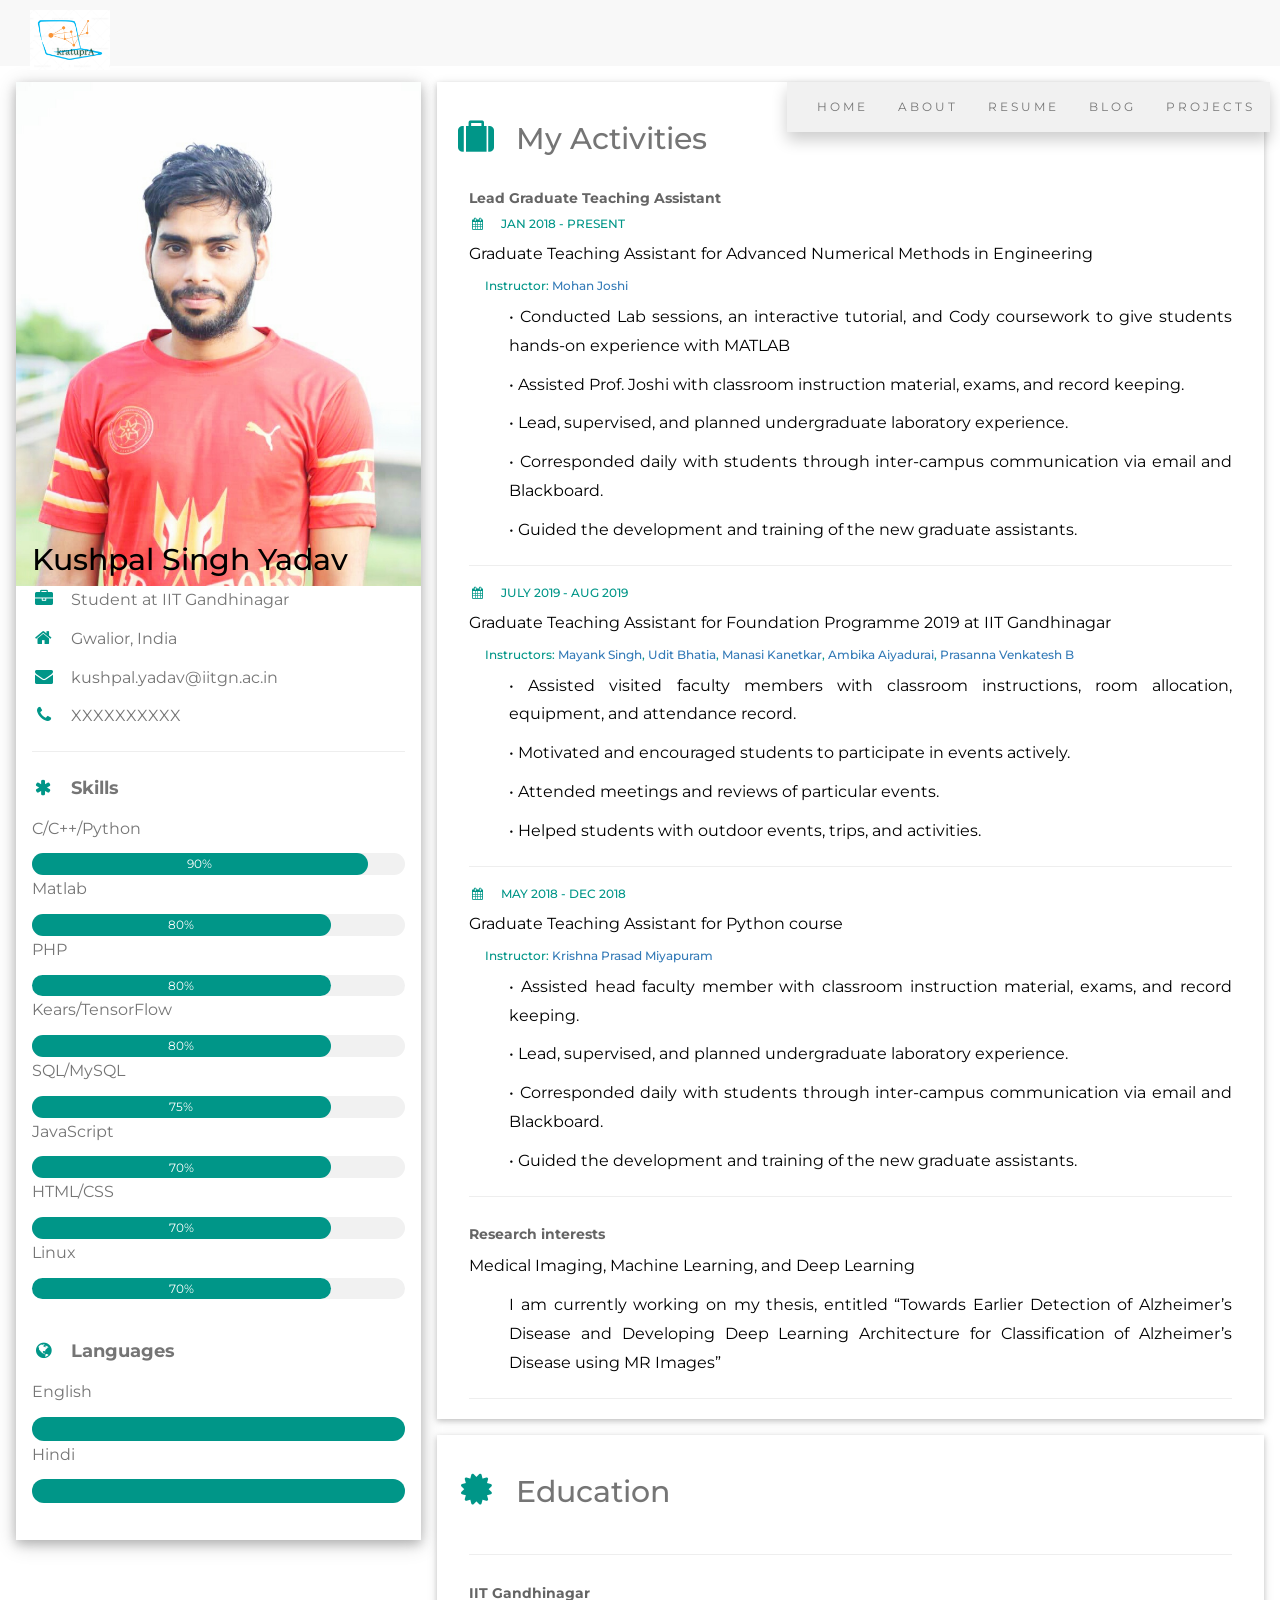
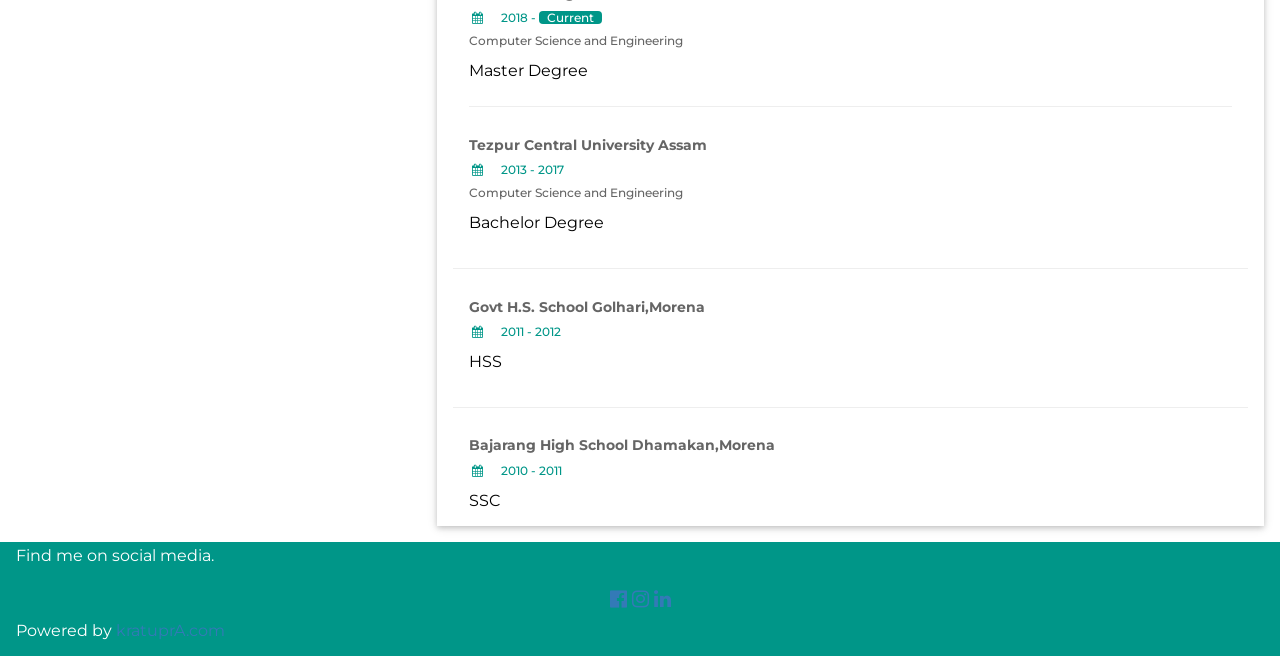
==== commit c05c55d1: "Update about.html" ====
--- a/about.html
+++ b/about.html
@@ -132,7 +132,7 @@
            <p style="text-align:justify;"><i class="fa fa-briefcase fa-fw w3-margin-right w3-large w3-text-teal"></i>Student at IIT Gandhinagar</p>
            <p style="text-align:justify;"><i class="fa fa-home fa-fw w3-margin-right w3-large w3-text-teal"></i>Gwalior, India</p>
            <p style="text-align:justify;"><i class="fa fa-envelope fa-fw w3-margin-right w3-large w3-text-teal"></i>kushpal.yadav@iitgn.ac.in</p>
-           <p style="text-align:justify;"><i class="fa fa-phone fa-fw w3-margin-right w3-large w3-text-teal"></i>8402875945</p>
+           <p style="text-align:justify;"><i class="fa fa-phone fa-fw w3-margin-right w3-large w3-text-teal"></i>XXXXXXXXXX</p>
           <hr>
 
            <p style="text-align:justify;" class="w3-large"><b><i class="fa fa-asterisk fa-fw w3-margin-right w3-text-teal"></i>Skills</b></p>
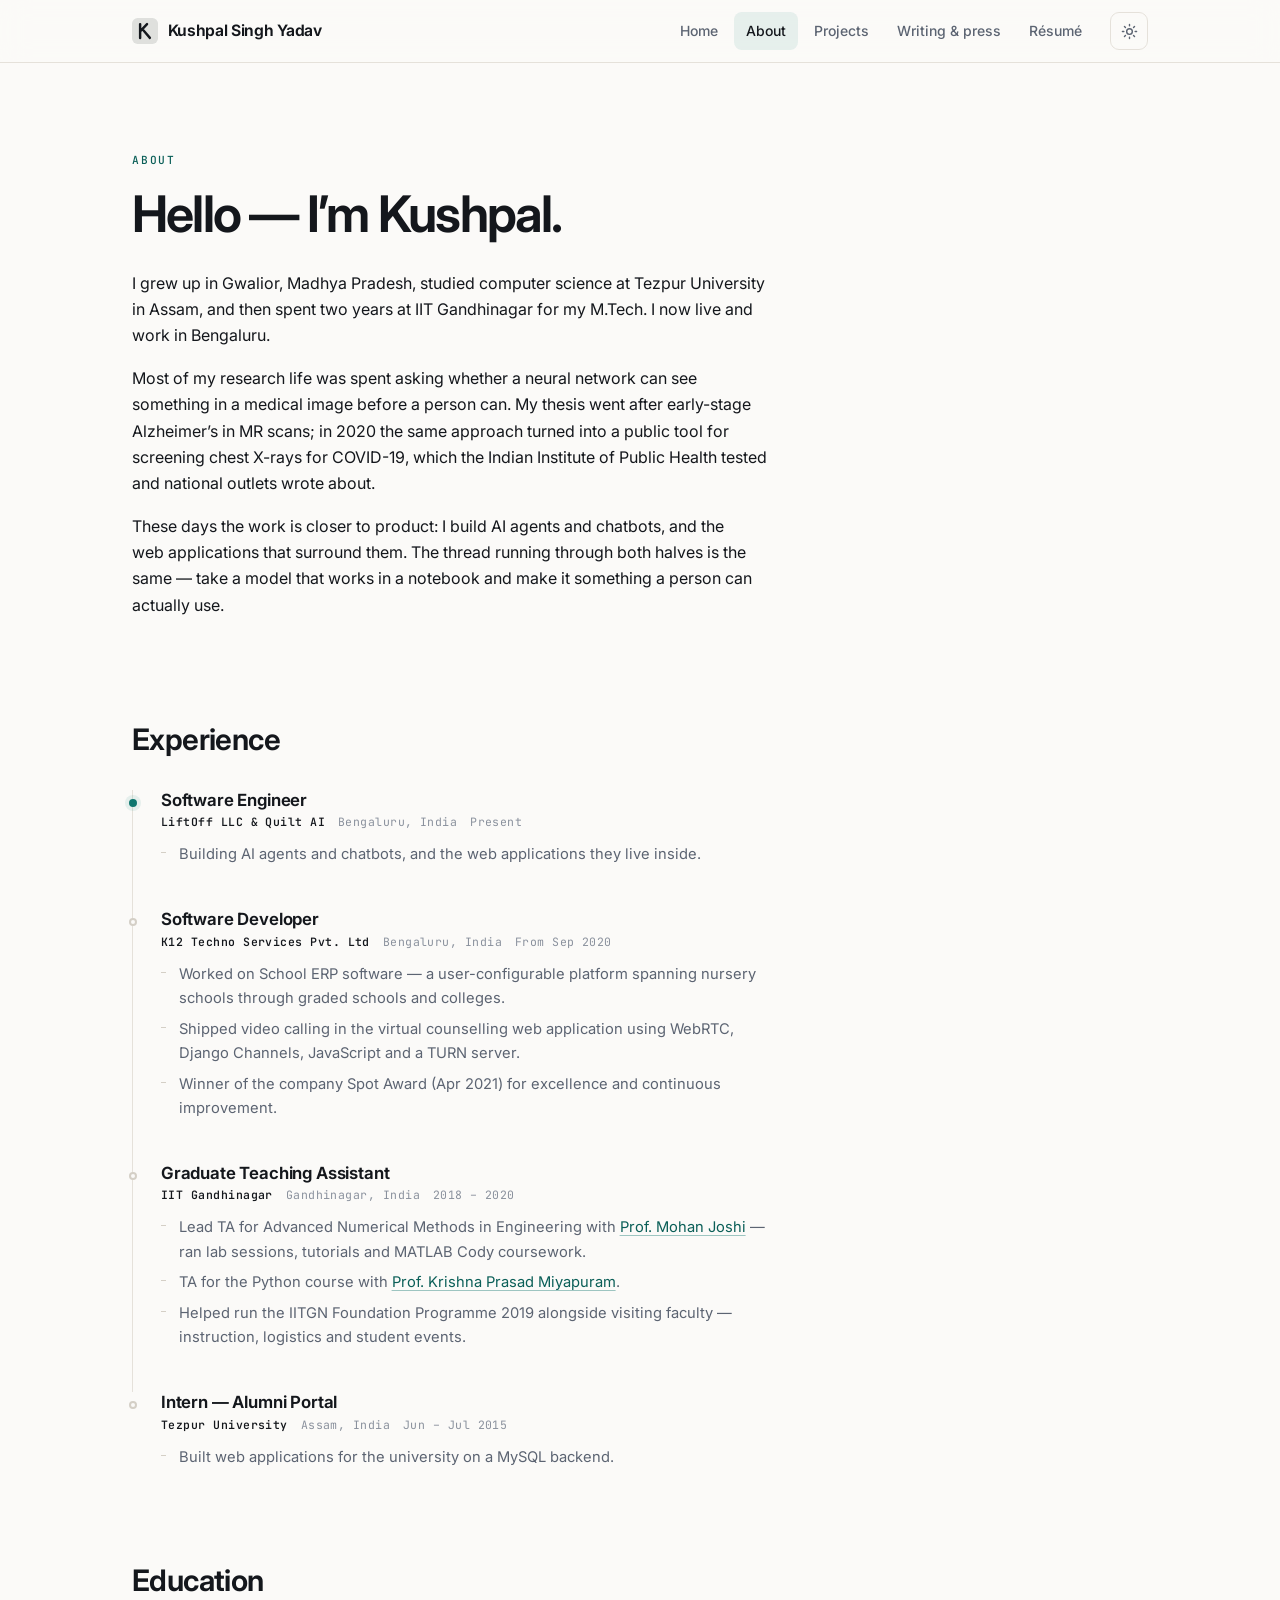
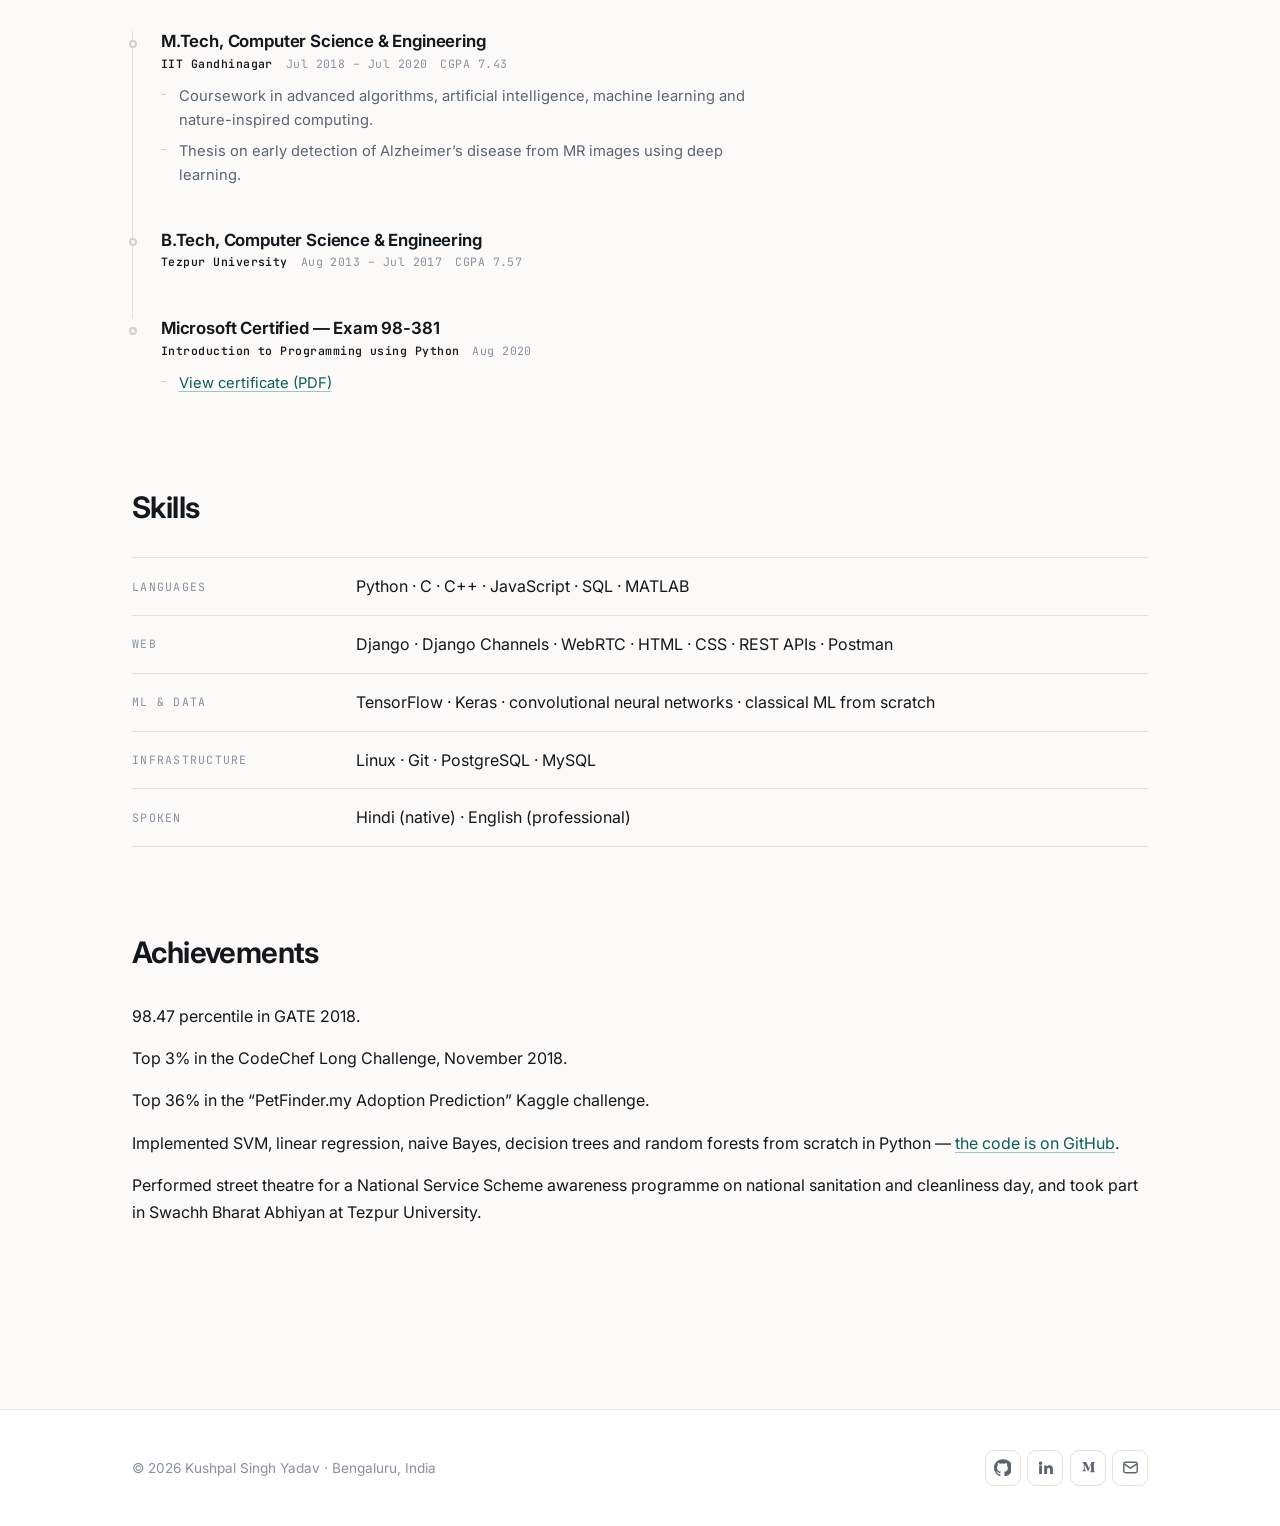
==== commit 78695f9a: "[FIXED]" ====
--- a/about.html
+++ b/about.html
@@ -1,313 +1,197 @@
 <!DOCTYPE html>
 <html lang="en">
 <head>
-  <title>kratuprA</title>
-  <meta charset="utf-8">
-  <meta name="viewport" content="width=device-width, initial-scale=1">
-  <link rel="stylesheet" href="https://maxcdn.bootstrapcdn.com/bootstrap/3.3.7/css/bootstrap.min.css">
-  <link href="https://fonts.googleapis.com/css?family=Montserrat" rel="stylesheet">
-  <script src="https://ajax.googleapis.com/ajax/libs/jquery/3.3.1/jquery.min.js"></script>
-  <script src="https://maxcdn.bootstrapcdn.com/bootstrap/3.3.7/js/bootstrap.min.js"></script>
-  <meta name="viewport" content="width=device-width, initial-scale=1">
-<link rel="stylesheet" href="https://www.w3schools.com/w3css/4/w3.css">
-<link rel='stylesheet' href='https://fonts.googleapis.com/css?family=Roboto'>
-<link rel="stylesheet" href="https://cdnjs.cloudflare.com/ajax/libs/font-awesome/4.7.0/css/font-awesome.min.css">
- <meta charset="utf-8">
-  <meta name="viewport" content="width=device-width, initial-scale=1">
-  <link rel="stylesheet" href="https://maxcdn.bootstrapcdn.com/bootstrap/3.3.7/css/bootstrap.min.css">
-  <style>
- body {
-    font: 20px Montserrat, sans-serif;
-    line-height: 1.8;
-    color: #f5f6f7;
-  }
-  p {font-size: 16px;}
-  .margin {margin-bottom: 45px;}
-  
-  div.polaroid {
-  background-color: #001a1a; 
-  box-shadow: 0 4px 8px 0 rgba(0, 0, 0, 0.2), 0 6px 20px 0 rgba(0, 0, 0, 0.19);
-}  
-  .centered {
-  position: absolute;
-  top: 50%;
-  left: 50%;
-  background-color:white;  
-  transform: translate(-50%, -50%);
-}  
-  p {font-size: 16px;}
-  .margin {margin-bottom: 45px;}
+<meta charset="utf-8">
+<meta name="viewport" content="width=device-width, initial-scale=1">
+<title>About — Kushpal Singh Yadav</title>
+<meta name="description" content="Background, experience and education: software engineer at LiftOff LLC, M.Tech in Computer Science from IIT Gandhinagar, research on deep learning for medical imaging.">
+<link rel="canonical" href="https://kushpal.github.io/about.html">
+<meta name="theme-color" content="#fbfaf8" media="(prefers-color-scheme: light)">
+<meta name="theme-color" content="#0c0e11" media="(prefers-color-scheme: dark)">
+<link rel="icon" href="assets/img/favicon.svg" type="image/svg+xml">
 
-  .container-fluid {
-    padding-top: 70px;
-    padding-bottom: 70px;
-  }
-  .navbar {
-    padding-top: 15px;
-    padding-bottom: 1px;
-    border: 0;
-    border-radius: 0;
-    margin-bottom: 0;
-    font-size: 12px;
-    letter-spacing: 3px;
-  }
-  .navbar-nav  li a:hover {
-    color: #1abc9c !important;
-  }
+<meta property="og:type" content="profile">
+<meta property="og:title" content="About — Kushpal Singh Yadav">
+<meta property="og:description" content="Software engineer at LiftOff LLC. M.Tech in Computer Science from IIT Gandhinagar.">
+<meta property="og:url" content="https://kushpal.github.io/about.html">
+<meta property="og:image" content="https://kushpal.github.io/new_cv.jpg">
 
-.dropdown-content {
-  display: none;
-  position: fixed;
-  top:15px;
-  right:10px;
-  background-color: #f1f1f1;
-  min-width: 160px;
-  overflow: auto;
-  box-shadow: 0px 8px 16px 0px rgba(0,0,0,0.2);
-  z-index: 1;
-}
-
-.dropdown-content a {
-  color: black;
-  padding: 12px 16px;
-  text-decoration: none;
-  display: block;
-}
-
-.dropdown a:hover {
-  background-color: #ddd; 
-}
-
-.show {
-  display: block;
-}
-
-
-  </style>
+<link rel="preconnect" href="https://fonts.googleapis.com">
+<link rel="preconnect" href="https://fonts.gstatic.com" crossorigin>
+<link rel="stylesheet" href="https://fonts.googleapis.com/css2?family=Inter:wght@400..700&family=JetBrains+Mono:wght@400;500&display=swap">
+<link rel="stylesheet" href="assets/css/site.css">
+<script>try{var t=localStorage.getItem("theme");if(t)document.documentElement.setAttribute("data-theme",t)}catch(e){}</script>
 </head>
 <body>
 
-<!-- Navbar -->
-<nav class="navbar navbar-default">
-  <div class="container">
-    <div class="navbar-header">
-      <button type="button" class="navbar-toggle" data-toggle="collapse" data-target="#myNavbar">
-        <span class="icon-bar"></span>
-        <span class="icon-bar"></span>
-        <span class="icon-bar"></span>                        
-      </button>
-       <p style="text-align:justify;">
-       <a class="navbar-brand" href="index.html">
-      <img src="logo.png" class="img-responsive margin" style="position: absolute;margin-left:-40px;margin-top:-20px;" width="80" height="80" alt="Image">
-      </a></p>
+<a class="skip-link" href="#main">Skip to content</a>
+
+<header class="site-header">
+  <nav class="wrap nav" aria-label="Primary">
+    <a class="brand" href="index.html">
+      <svg viewBox="0 0 64 64" aria-hidden="true"><rect width="64" height="64" rx="14" fill="currentColor" opacity=".12"/><path d="M20 15v34M20 33l17-18M28 30l16 19" stroke="currentColor" stroke-width="6" stroke-linecap="round" stroke-linejoin="round" fill="none"/></svg>
+      <span>Kushpal Singh Yadav</span>
+    </a>
+    <ul class="nav-links" id="nav-links">
+      <li><a href="index.html">Home</a></li>
+      <li><a href="about.html" aria-current="page">About</a></li>
+      <li><a href="projects.html">Projects</a></li>
+      <li><a href="blog.html">Writing &amp; press</a></li>
+      <li><a href="resume.html">Résumé</a></li>
+    </ul>
+    <button class="icon-btn theme-toggle" type="button" hidden aria-label="Switch theme">
+      <svg class="sun" viewBox="0 0 24 24" fill="none" stroke="currentColor" stroke-width="2" stroke-linecap="round" aria-hidden="true"><circle cx="12" cy="12" r="4"/><path d="M12 2v2M12 20v2M4.9 4.9l1.4 1.4M17.7 17.7l1.4 1.4M2 12h2M20 12h2M4.9 19.1l1.4-1.4M17.7 6.3l1.4-1.4"/></svg>
+      <svg class="moon" viewBox="0 0 24 24" fill="none" stroke="currentColor" stroke-width="2" stroke-linecap="round" stroke-linejoin="round" aria-hidden="true"><path d="M21 12.8A9 9 0 1 1 11.2 3a7 7 0 0 0 9.8 9.8z"/></svg>
+    </button>
+    <button class="icon-btn nav-toggle" type="button" aria-expanded="false" aria-controls="nav-links" aria-label="Toggle menu">
+      <svg viewBox="0 0 24 24" fill="none" stroke="currentColor" stroke-width="2" stroke-linecap="round" aria-hidden="true"><path d="M4 7h16M4 12h16M4 17h16"/></svg>
+    </button>
+  </nav>
+</header>
+
+<main id="main">
+
+  <section class="wrap section">
+    <p class="eyebrow">About</p>
+    <h1>Hello — I&rsquo;m Kushpal.</h1>
+    <div class="stack" style="max-width:64ch">
+      <p>
+        I grew up in Gwalior, Madhya Pradesh, studied computer science at Tezpur University in Assam,
+        and then spent two years at IIT Gandhinagar for my M.Tech. I now live and work in Bengaluru.
+      </p>
+      <p>
+        Most of my research life was spent asking whether a neural network can see something in a
+        medical image before a person can. My thesis went after early-stage Alzheimer&rsquo;s in MR
+        scans; in 2020 the same approach turned into a public tool for screening chest X-rays for
+        COVID-19, which the Indian Institute of Public Health tested and national outlets wrote about.
+      </p>
+      <p>
+        These days the work is closer to product: I build AI agents and chatbots, and the web
+        applications that surround them. The thread running through both halves is the same — take a
+        model that works in a notebook and make it something a person can actually use.
+      </p>
     </div>
-    <div class="collapse navbar-collapse dropdown-content" id="myNavbar" style="margin-top:67px;">
-      <ul class="nav navbar-nav navbar-right">
-        <li><a href="index.html">HOME</a></li>
-        <li><a href="about.html">ABOUT</a></li>
-        <li><a href="resume.html">RESUME</a></li>
-        <li><a href="blog.html">BLOG</a></li>
-        <li><a href="daily_c.html">PROJECTS</a></li>
-      </ul>
-    </div>
+  </section>
+
+  <section class="wrap section">
+    <div class="section-head"><h2>Experience</h2></div>
+    <ol class="timeline">
+
+      <li class="is-current">
+        <h3>Software Engineer</h3>
+        <p class="meta"><span class="org">LiftOff LLC &amp; Quilt AI</span> <span>Bengaluru, India</span> <span>Present</span></p>
+        <ul>
+          <li>Building AI agents and chatbots, and the web applications they live inside.</li>
+        </ul>
+      </li>
+
+      <li>
+        <h3>Software Developer</h3>
+        <p class="meta"><span class="org">K12 Techno Services Pvt. Ltd</span> <span>Bengaluru, India</span> <span>From Sep 2020</span></p>
+        <ul>
+          <li>Worked on School ERP software — a user-configurable platform spanning nursery schools through graded schools and colleges.</li>
+          <li>Shipped video calling in the virtual counselling web application using WebRTC, Django Channels, JavaScript and a TURN server.</li>
+          <li>Winner of the company Spot Award (Apr 2021) for excellence and continuous improvement.</li>
+        </ul>
+      </li>
+
+      <li>
+        <h3>Graduate Teaching Assistant</h3>
+        <p class="meta"><span class="org">IIT Gandhinagar</span> <span>Gandhinagar, India</span> <span>2018 &ndash; 2020</span></p>
+        <ul>
+          <li>Lead TA for Advanced Numerical Methods in Engineering with <a href="https://www.iitgn.ac.in/faculty/maths/fac-mohan" target="_blank" rel="noopener">Prof. Mohan Joshi</a> — ran lab sessions, tutorials and MATLAB Cody coursework.</li>
+          <li>TA for the Python course with <a href="https://www.iitgn.ac.in/faculty/cse/krishna" target="_blank" rel="noopener">Prof. Krishna Prasad Miyapuram</a>.</li>
+          <li>Helped run the IITGN Foundation Programme 2019 alongside visiting faculty — instruction, logistics and student events.</li>
+        </ul>
+      </li>
+
+      <li>
+        <h3>Intern — Alumni Portal</h3>
+        <p class="meta"><span class="org">Tezpur University</span> <span>Assam, India</span> <span>Jun &ndash; Jul 2015</span></p>
+        <ul>
+          <li>Built web applications for the university on a MySQL backend.</li>
+        </ul>
+      </li>
+
+    </ol>
+  </section>
+
+  <section class="wrap section">
+    <div class="section-head"><h2>Education</h2></div>
+    <ol class="timeline">
+      <li>
+        <h3>M.Tech, Computer Science &amp; Engineering</h3>
+        <p class="meta"><span class="org">IIT Gandhinagar</span> <span>Jul 2018 &ndash; Jul 2020</span> <span>CGPA 7.43</span></p>
+        <ul>
+          <li>Coursework in advanced algorithms, artificial intelligence, machine learning and nature-inspired computing.</li>
+          <li>Thesis on early detection of Alzheimer&rsquo;s disease from MR images using deep learning.</li>
+        </ul>
+      </li>
+      <li>
+        <h3>B.Tech, Computer Science &amp; Engineering</h3>
+        <p class="meta"><span class="org">Tezpur University</span> <span>Aug 2013 &ndash; Jul 2017</span> <span>CGPA 7.57</span></p>
+      </li>
+      <li>
+        <h3>Microsoft Certified — Exam 98-381</h3>
+        <p class="meta"><span class="org">Introduction to Programming using Python</span> <span>Aug 2020</span></p>
+        <ul>
+          <li><a href="Kushpal_Microsoft_certificate.pdf" target="_blank" rel="noopener">View certificate (PDF)</a></li>
+        </ul>
+      </li>
+    </ol>
+  </section>
+
+  <section class="wrap section">
+    <div class="section-head"><h2>Skills</h2></div>
+    <dl class="rows">
+      <div>
+        <dt>Languages</dt>
+        <dd>Python &middot; C &middot; C++ &middot; JavaScript &middot; SQL &middot; MATLAB</dd>
+      </div>
+      <div>
+        <dt>Web</dt>
+        <dd>Django &middot; Django Channels &middot; WebRTC &middot; HTML &middot; CSS &middot; REST APIs &middot; Postman</dd>
+      </div>
+      <div>
+        <dt>ML &amp; data</dt>
+        <dd>TensorFlow &middot; Keras &middot; convolutional neural networks &middot; classical ML from scratch</dd>
+      </div>
+      <div>
+        <dt>Infrastructure</dt>
+        <dd>Linux &middot; Git &middot; PostgreSQL &middot; MySQL</dd>
+      </div>
+      <div>
+        <dt>Spoken</dt>
+        <dd>Hindi (native) &middot; English (professional)</dd>
+      </div>
+    </dl>
+  </section>
+
+  <section class="wrap section">
+    <div class="section-head"><h2>Achievements</h2></div>
+    <ul class="stack" style="list-style:none;padding:0;margin:0">
+      <li>98.47 percentile in GATE 2018.</li>
+      <li>Top 3% in the CodeChef Long Challenge, November 2018.</li>
+      <li>Top 36% in the &ldquo;PetFinder.my Adoption Prediction&rdquo; Kaggle challenge.</li>
+      <li>Implemented SVM, linear regression, naive Bayes, decision trees and random forests from scratch in Python — <a href="https://github.com/kushpal/Machine-Learning" target="_blank" rel="noopener">the code is on GitHub</a>.</li>
+      <li>Performed street theatre for a National Service Scheme awareness programme on national sanitation and cleanliness day, and took part in Swachh Bharat Abhiyan at Tezpur University.</li>
+    </ul>
+  </section>
+
+</main>
+
+<footer class="site-footer">
+  <div class="wrap footer-inner">
+    <p>&copy; <span data-year>2026</span> Kushpal Singh Yadav &middot; Bengaluru, India</p>
+    <ul class="social">
+      <li><a href="https://github.com/kushpal" target="_blank" rel="noopener" aria-label="GitHub"><svg viewBox="0 0 24 24" fill="currentColor" aria-hidden="true"><path d="M12 .5a12 12 0 0 0-3.8 23.4c.6.1.8-.3.8-.6v-2c-3.3.7-4-1.6-4-1.6-.6-1.4-1.4-1.8-1.4-1.8-1.1-.7.1-.7.1-.7 1.2.1 1.8 1.2 1.8 1.2 1.1 1.8 2.8 1.3 3.5 1 .1-.8.4-1.3.8-1.6-2.7-.3-5.5-1.3-5.5-5.9 0-1.3.5-2.4 1.2-3.2-.1-.3-.5-1.5.1-3.2 0 0 1-.3 3.3 1.2a11.5 11.5 0 0 1 6 0C17.2 5.6 18.2 6 18.2 6c.7 1.7.3 2.9.1 3.2.8.8 1.2 1.9 1.2 3.2 0 4.6-2.8 5.6-5.5 5.9.4.4.8 1.1.8 2.2v3.3c0 .3.2.7.8.6A12 12 0 0 0 12 .5z"/></svg></a></li>
+      <li><a href="https://www.linkedin.com/in/kushpal-yadav-60762b169/" target="_blank" rel="noopener" aria-label="LinkedIn"><svg viewBox="0 0 24 24" fill="currentColor" aria-hidden="true"><path d="M4.98 3.5a2.5 2.5 0 1 1 0 5 2.5 2.5 0 0 1 0-5zM3 9h4v12H3zM10 9h3.8v1.7h.05c.53-.95 1.83-1.95 3.77-1.95 4.03 0 4.78 2.5 4.78 5.76V21h-4v-5.6c0-1.34-.03-3.06-1.9-3.06-1.9 0-2.19 1.45-2.19 2.96V21h-4z"/></svg></a></li>
+      <li><a href="https://medium.com/@yadavkush76" target="_blank" rel="noopener" aria-label="Medium"><svg viewBox="0 0 24 24" fill="currentColor" aria-hidden="true"><path d="M6.8 7.2a.7.7 0 0 0-.23-.6L4.9 4.6V4.3h5.2l4 8.8 3.53-8.8H22.6v.3l-1.43 1.37a.42.42 0 0 0-.16.4v10.1a.42.42 0 0 0 .16.4l1.4 1.37v.3h-7.02v-.3l1.45-1.4c.14-.15.14-.19.14-.41V7.24l-4.03 10.2h-.54L7.87 7.24v6.84c-.04.3.06.6.27.81l1.88 2.28v.3H4.7v-.3l1.88-2.28c.2-.21.3-.51.26-.81z"/></svg></a></li>
+      <li><a href="mailto:yadavkush76@gmail.com" aria-label="Email"><svg viewBox="0 0 24 24" fill="none" stroke="currentColor" stroke-width="2" aria-hidden="true"><rect x="2.5" y="4.5" width="19" height="15" rx="2.5"/><path d="m3 7 9 6 9-6"/></svg></a></li>
+    </ul>
   </div>
-</nav>
-<!-- Page Container -->
-<div class="w3-content w3-margin-top" style="max-width:1400px;">
-
-  <!-- The Grid -->
-  <div class="w3-row-padding">
-  
-    <!-- Left Column -->
-    <div class="w3-third">
-    
-      <div class="w3-white w3-text-grey w3-card-4">
-        <div class="w3-display-container">
-          <img src="new_cv.jpg" style="width:100%" alt="Avatar">
-          <div class="w3-display-bottomleft w3-container w3-text-black">
-            <h2>Kushpal Singh Yadav</h2>
-          </div>
-        </div>
-        <div class="w3-container">
-           <p style="text-align:justify;"><i class="fa fa-briefcase fa-fw w3-margin-right w3-large w3-text-teal"></i>Student at IIT Gandhinagar</p>
-           <p style="text-align:justify;"><i class="fa fa-home fa-fw w3-margin-right w3-large w3-text-teal"></i>Gwalior, India</p>
-           <p style="text-align:justify;"><i class="fa fa-envelope fa-fw w3-margin-right w3-large w3-text-teal"></i>kushpal.yadav@iitgn.ac.in</p>
-           <p style="text-align:justify;"><i class="fa fa-phone fa-fw w3-margin-right w3-large w3-text-teal"></i>XXXXXXXXXX</p>
-          <hr>
-
-           <p style="text-align:justify;" class="w3-large"><b><i class="fa fa-asterisk fa-fw w3-margin-right w3-text-teal"></i>Skills</b></p>
-           <p style="text-align:justify;">C/C++/Python</p>
-          <div class="w3-light-grey w3-round-xlarge w3-small">
-            <div class="w3-container w3-center w3-round-xlarge w3-teal" style="width:90%">90%</div>
-          </div>
-          
-           <p style="text-align:justify;">Matlab</p>
-          <div class="w3-light-grey w3-round-xlarge w3-small">
-            <div class="w3-container w3-center w3-round-xlarge w3-teal" style="width:80%">80%</div>
-          </div>
-          
-           <p style="text-align:justify;">PHP</p>
-          <div class="w3-light-grey w3-round-xlarge w3-small">
-            <div class="w3-container w3-center w3-round-xlarge w3-teal" style="width:80%">80%</div>
-          </div>
-          
-           <p style="text-align:justify;">Kears/TensorFlow</p>
-          <div class="w3-light-grey w3-round-xlarge w3-small">
-            <div class="w3-container w3-center w3-round-xlarge w3-teal" style="width:80%">80%</div>
-          </div>
-          
-           <p style="text-align:justify;">SQL/MySQL</p>
-          <div class="w3-light-grey w3-round-xlarge w3-small">
-            <div class="w3-container w3-center w3-round-xlarge w3-teal" style="width:80%">75%</div>
-          </div>
-          
-           <p style="text-align:justify;">JavaScript</p>
-          <div class="w3-light-grey w3-round-xlarge w3-small">
-            <div class="w3-container w3-center w3-round-xlarge w3-teal" style="width:80%">70%</div>
-          </div>
-          
-           <p style="text-align:justify;">HTML/CSS</p>
-          <div class="w3-light-grey w3-round-xlarge w3-small">
-            <div class="w3-container w3-center w3-round-xlarge w3-teal" style="width:80%">70%</div>
-          </div>
-           <p style="text-align:justify;">Linux</p>
-          <div class="w3-light-grey w3-round-xlarge w3-small">
-            <div class="w3-container w3-center w3-round-xlarge w3-teal" style="width:80%">70%</div>
-          </div>
-          
-          
-          <br>
-
-           <p style="text-align:justify;" class="w3-large w3-text-theme"><b><i class="fa fa-globe fa-fw w3-margin-right w3-text-teal"></i>Languages</b></p>
-           <p style="text-align:justify;">English</p>
-          <div class="w3-light-grey w3-round-xlarge">
-            <div class="w3-round-xlarge w3-teal" style="height:24px;width:100%"></div>
-          </div>
-           <p style="text-align:justify;">Hindi</p>
-          <div class="w3-light-grey w3-round-xlarge">
-            <div class="w3-round-xlarge w3-teal" style="height:24px;width:100%"></div>
-          </div>
-          
-          <br>
-        </div>
-      </div><br>
-
-    <!-- End Left Column -->
-    </div>
-
-    <!-- Right Column -->
-    <div class="w3-twothird">
-    
-      <div class="w3-container w3-card w3-white w3-margin-bottom">
-        <h2 class="w3-text-grey w3-padding-16"><i class="fa fa-suitcase fa-fw w3-margin-right w3-xxlarge w3-text-teal"></i>My Activities</h2>
-        <div class="w3-container">
-          <h5 class="w3-opacity"><b>Lead Graduate Teaching Assistant</b></h5>
-           <h6 class="w3-text-teal"><i class="fa fa-calendar fa-fw w3-margin-right"></i>JAN 2018 - PRESENT</h6>
-           <p style="text-align:justify;">Graduate Teaching Assistant for Advanced Numerical Methods in Engineering</p>
-           <h6 class="w3-text-teal"><i class=" fa-fw w3-margin-left"></i>Instructor: <a href="https://www.iitgn.ac.in/faculty/maths/fac-mohan"> Mohan Joshi</a></h6> 
-          <ol>
-             <p style="text-align:justify;">&#8226; Conducted Lab sessions, an interactive tutorial, and Cody coursework to give students hands-on experience with MATLAB </p>
-             <p style="text-align:justify;">&#8226; Assisted Prof. Joshi with classroom instruction material, exams, and record keeping.</p>
-             <p style="text-align:justify;">&#8226; Lead, supervised, and planned undergraduate laboratory experience.</p>
-             <p style="text-align:justify;">&#8226; Corresponded daily with students through inter-campus communication via email and Blackboard.</p>
-             <p style="text-align:justify;">&#8226; Guided the development and training of the new graduate assistants.</p>
-          </ol>
-          <hr>
-
-           <h6 class="w3-text-teal"><i class="fa fa-calendar fa-fw w3-margin-right"></i>JULY 2019 - AUG 2019</h6>
-           <p style="text-align:justify;">Graduate Teaching Assistant for Foundation Programme 2019 at IIT Gandhinagar</p>
-            <h6 class="w3-text-teal"><i class=" fa-fw w3-margin-left"></i>Instructors: <a href="https://www.iitgn.ac.in/faculty/cse/mayank">Mayank Singh</a>, <a href="https://www.iitgn.ac.in/faculty/civil/fac-udit">Udit Bhatia</a>,  <a href="https://www.iitgn.ac.in/faculty/design/mansi">Manasi Kanetkar</a>,  <a href="https://www.iitgn.ac.in/faculty/hss/fac-ambika">Ambika Aiyadurai</a>, <a href="https://www.iitgn.ac.in/faculty/phy/fac-prasanna">Prasanna Venkatesh B</a></h6> 
-          <ol>
-             <p style="text-align:justify;">&#8226; Assisted visited faculty members with classroom instructions, room allocation, equipment, and attendance record.</p>
-             <p style="text-align:justify;">&#8226; Motivated and encouraged students to participate in events actively.</p>
-             <p style="text-align:justify;">&#8226; Attended meetings and reviews of particular events.</p>
-             <p style="text-align:justify;">&#8226; Helped students with outdoor events, trips, and activities.</p>
-          </ol>
-          <hr>
-
-
-
-          <h6 class="w3-text-teal"><i class="fa fa-calendar fa-fw w3-margin-right"></i>MAY 2018 - DEC 2018</h6>
-           <p style="text-align:justify;">Graduate Teaching Assistant for Python course</p>
-          <h6 class="w3-text-teal"><i class=" fa-fw w3-margin-left"></i>Instructor: <a href="https://www.iitgn.ac.in/faculty/cse/krishna">Krishna Prasad Miyapuram</a></h6> 
-          <ol>
-             <p style="text-align:justify;">&#8226; Assisted head faculty member with classroom instruction material, exams, and record keeping.</p>
-             <p style="text-align:justify;">&#8226; Lead, supervised, and planned undergraduate laboratory experience.</p>
-             <p style="text-align:justify;">&#8226; Corresponded daily with students through inter-campus communication via email and Blackboard.</p>
-             <p style="text-align:justify;">&#8226; Guided the development and training of the new graduate assistants.</p>
-          </ol>
-          <hr>
-          
-          
-          
-        </div>
-       
-
-       <div class="w3-container">
-          <h5 class="w3-opacity"><b>Research interests</b></h5>
-          
-           <p style="text-align:justify;">Medical Imaging, Machine Learning, and Deep Learning</p>
-          <ol>
-             <p style="text-align:justify;">I am currently working on my thesis, entitled “Towards Earlier Detection of Alzheimer’s Disease and Developing Deep Learning Architecture for Classification of Alzheimer’s Disease using MR Images”</p>
-         </ol>
-          <hr>
-        </div>
-
-
-
-      </div>
-
-      <div class="w3-container w3-card w3-white">
-        <h2 class="w3-text-grey w3-padding-16"><i class="fa fa-certificate fa-fw w3-margin-right w3-xxlarge w3-text-teal"></i>Education</h2>
-        <div class="w3-container">
-         
-          <hr>
-        </div>
-        <div class="w3-container">
-          <h5 class="w3-opacity"><b>IIT Gandhinagar</b></h5>
-          <h6 class="w3-text-teal"><i class="fa fa-calendar fa-fw w3-margin-right"></i>2018 - <span class="w3-tag w3-teal w3-round">Current</span></h6>
-          <h6 class="w3-opacity" >Computer Science and Engineering</h6>
-           <p style="text-align:justify;">Master Degree</p>
-          <hr>
-        </div>
-        <div class="w3-container">
-          <h5 class="w3-opacity"><b>Tezpur Central University Assam</b></h5>
-          <h6 class="w3-text-teal"><i class="fa fa-calendar fa-fw w3-margin-right"></i>2013 - 2017</h6>
-          <h6 class="w3-opacity">Computer Science and Engineering</h6>
-           <p style="text-align:justify;">Bachelor Degree</p>
-        </div>
-          <hr>
-        <div class="w3-container">
-          <h5 class="w3-opacity"><b>Govt H.S. School Golhari,Morena</b></h5>
-          <h6 class="w3-text-teal"><i class="fa fa-calendar fa-fw w3-margin-right"></i>2011 - 2012</h6>
-           <p style="text-align:justify;">HSS</p>
-        </div>
-            <hr>
-        <div class="w3-container">
-          <h5 class="w3-opacity"><b>Bajarang High School Dhamakan,Morena</b></h5>
-          <h6 class="w3-text-teal"><i class="fa fa-calendar fa-fw w3-margin-right"></i>2010 - 2011</h6>
-           <p style="text-align:justify;">SSC</p>
-        </div>
-
-
-      </div>
-
-    <!-- End Right Column -->
-    </div>
-    
-  <!-- End Grid -->
-  </div>
-  
-  <!-- End Page Container -->
-</div>
-
-<footer class="w3-container w3-teal w3-center w3-margin-top">
-   <p style="text-align:justify;">Find me on social media.</p>
-  <a href="https://www.facebook.com/kushpal.yadav"><i class="fa fa-facebook-official w3-hover-opacity"></i></a>
-  <a href="https://www.instagram.com/_oo_kushpal_oo_/?hl=en"><i class="fa fa-instagram w3-hover-opacity"></i></a>
-  <a href="https://www.linkedin.com/in/kushpal-yadav-60762b169/"><i class="fa fa-linkedin w3-hover-opacity"></i></a>
-   <p style="text-align:justify;">Powered by <a href="index.html" target="_blank">kratuprA.com</a></p>
 </footer>
 
+<script src="assets/js/site.js" defer></script>
 </body>
 </html>
--- a/assets/css/site.css
+++ b/assets/css/site.css
@@ -0,0 +1,700 @@
+/* ==========================================================================
+   kushpal.github.io — design system
+   ========================================================================== */
+
+/* --- Tokens --------------------------------------------------------------- */
+
+:root {
+  color-scheme: light dark;
+
+  --bg:          #fbfaf8;
+  --bg-elev:     #ffffff;
+  --surface:     #f2efea;
+  --text:        #14171c;
+  --text-muted:  #5c6472;
+  --text-faint:  #8a919d;
+  --border:      #e5e1da;
+  --border-firm: #d4cfc6;
+  --accent:      #0f766e;
+  --accent-text: #0b5f58;
+  --accent-soft: rgba(15, 118, 110, 0.09);
+  --shadow-sm:   0 1px 2px rgba(20, 23, 28, 0.05);
+  --shadow-md:   0 6px 24px -8px rgba(20, 23, 28, 0.16);
+
+  --font-sans: "Inter", -apple-system, BlinkMacSystemFont, "Segoe UI", Roboto, Helvetica, Arial, sans-serif;
+  --font-mono: "JetBrains Mono", ui-monospace, SFMono-Regular, "SF Mono", Menlo, Consolas, monospace;
+
+  --measure: 68ch;
+  --wrap: 1080px;
+  --radius: 12px;
+  --radius-lg: 18px;
+}
+
+@media (prefers-color-scheme: dark) {
+  :root:not([data-theme="light"]) {
+    --bg:          #0c0e11;
+    --bg-elev:     #13161b;
+    --surface:     #171b21;
+    --text:        #e9ebee;
+    --text-muted:  #9aa2af;
+    --text-faint:  #6f7783;
+    --border:      #242a32;
+    --border-firm: #333a44;
+    --accent:      #2dd4bf;
+    --accent-text: #5eead4;
+    --accent-soft: rgba(45, 212, 191, 0.11);
+    --shadow-sm:   0 1px 2px rgba(0, 0, 0, 0.4);
+    --shadow-md:   0 8px 28px -10px rgba(0, 0, 0, 0.7);
+  }
+}
+
+:root[data-theme="dark"] {
+  --bg:          #0c0e11;
+  --bg-elev:     #13161b;
+  --surface:     #171b21;
+  --text:        #e9ebee;
+  --text-muted:  #9aa2af;
+  --text-faint:  #6f7783;
+  --border:      #242a32;
+  --border-firm: #333a44;
+  --accent:      #2dd4bf;
+  --accent-text: #5eead4;
+  --accent-soft: rgba(45, 212, 191, 0.11);
+  --shadow-sm:   0 1px 2px rgba(0, 0, 0, 0.4);
+  --shadow-md:   0 8px 28px -10px rgba(0, 0, 0, 0.7);
+}
+
+/* --- Reset ---------------------------------------------------------------- */
+
+*, *::before, *::after { box-sizing: border-box; }
+
+html {
+  -webkit-text-size-adjust: 100%;
+  scroll-behavior: smooth;
+}
+
+@media (prefers-reduced-motion: reduce) {
+  html { scroll-behavior: auto; }
+  *, *::before, *::after {
+    animation-duration: 0.01ms !important;
+    transition-duration: 0.01ms !important;
+  }
+}
+
+body {
+  margin: 0;
+  background: var(--bg);
+  color: var(--text);
+  font-family: var(--font-sans);
+  font-size: 1rem;
+  line-height: 1.65;
+  -webkit-font-smoothing: antialiased;
+  text-rendering: optimizeLegibility;
+}
+
+img, svg { max-width: 100%; height: auto; display: block; }
+
+h1, h2, h3, h4 {
+  margin: 0 0 0.5em;
+  line-height: 1.2;
+  font-weight: 650;
+  letter-spacing: -0.02em;
+  text-wrap: balance;
+}
+
+h1 { font-size: clamp(2rem, 1.3rem + 3vw, 3.15rem); letter-spacing: -0.035em; }
+h2 { font-size: clamp(1.4rem, 1.15rem + 1.1vw, 1.85rem); }
+h3 { font-size: 1.075rem; letter-spacing: -0.01em; }
+
+p, ul, ol { margin: 0 0 1rem; }
+p { max-width: var(--measure); text-wrap: pretty; }
+
+a {
+  color: var(--accent-text);
+  text-decoration-color: color-mix(in srgb, var(--accent) 40%, transparent);
+  text-underline-offset: 0.18em;
+  transition: color 0.15s ease, text-decoration-color 0.15s ease;
+}
+a:hover { text-decoration-color: currentColor; }
+
+:focus-visible {
+  outline: 2px solid var(--accent);
+  outline-offset: 3px;
+  border-radius: 4px;
+}
+
+hr {
+  border: 0;
+  border-top: 1px solid var(--border);
+  margin: 3rem 0;
+}
+
+/* --- Layout --------------------------------------------------------------- */
+
+.wrap {
+  width: 100%;
+  max-width: var(--wrap);
+  margin-inline: auto;
+  padding-inline: clamp(1.15rem, 4vw, 2rem);
+}
+
+.section { padding-block: clamp(3rem, 7vw, 5.5rem); }
+.section--tight { padding-block: clamp(2rem, 4vw, 3rem); }
+.section + .section { padding-top: 0; }
+
+.section-head {
+  display: flex;
+  align-items: baseline;
+  justify-content: space-between;
+  gap: 1rem;
+  flex-wrap: wrap;
+  margin-bottom: 2rem;
+}
+.section-head h2 { margin: 0; }
+
+.eyebrow {
+  font-family: var(--font-mono);
+  font-size: 0.7rem;
+  font-weight: 500;
+  letter-spacing: 0.16em;
+  text-transform: uppercase;
+  color: var(--accent-text);
+  margin: 0 0 0.9rem;
+}
+
+.lede {
+  font-size: clamp(1.05rem, 0.98rem + 0.35vw, 1.2rem);
+  color: var(--text-muted);
+  max-width: 60ch;
+}
+
+.skip-link {
+  position: absolute;
+  left: -9999px;
+  top: 0;
+  z-index: 100;
+  background: var(--accent);
+  color: #fff;
+  padding: 0.6rem 1rem;
+  border-radius: 0 0 8px 0;
+}
+.skip-link:focus { left: 0; }
+
+/* --- Header / nav --------------------------------------------------------- */
+
+.site-header {
+  position: sticky;
+  top: 0;
+  z-index: 50;
+  background: color-mix(in srgb, var(--bg) 82%, transparent);
+  backdrop-filter: saturate(180%) blur(14px);
+  -webkit-backdrop-filter: saturate(180%) blur(14px);
+  border-bottom: 1px solid var(--border);
+}
+
+.nav {
+  display: flex;
+  align-items: center;
+  gap: 1rem;
+  min-height: 62px;
+}
+
+.brand {
+  display: inline-flex;
+  align-items: center;
+  gap: 0.6rem;
+  font-weight: 650;
+  font-size: 0.98rem;
+  letter-spacing: -0.02em;
+  color: var(--text);
+  text-decoration: none;
+  margin-right: auto;
+}
+.brand svg { width: 26px; height: 26px; flex: none; }
+.brand span { white-space: nowrap; }
+.brand em {
+  font-style: normal;
+  color: var(--text-faint);
+  font-weight: 450;
+}
+
+.nav-links {
+  display: flex;
+  align-items: center;
+  gap: 0.25rem;
+  list-style: none;
+  margin: 0;
+  padding: 0;
+}
+.nav-links a {
+  display: block;
+  padding: 0.45rem 0.75rem;
+  border-radius: 8px;
+  font-size: 0.875rem;
+  font-weight: 500;
+  color: var(--text-muted);
+  text-decoration: none;
+  transition: color 0.15s ease, background-color 0.15s ease;
+}
+.nav-links a:hover { color: var(--text); background: var(--surface); }
+.nav-links a[aria-current="page"] { color: var(--text); background: var(--accent-soft); }
+
+.icon-btn {
+  display: inline-grid;
+  place-items: center;
+  width: 38px;
+  height: 38px;
+  flex: none;
+  padding: 0;
+  border: 1px solid var(--border);
+  border-radius: 9px;
+  background: transparent;
+  color: var(--text-muted);
+  cursor: pointer;
+  transition: color 0.15s ease, background-color 0.15s ease, border-color 0.15s ease;
+}
+.icon-btn:hover { color: var(--text); background: var(--surface); border-color: var(--border-firm); }
+.icon-btn svg { width: 17px; height: 17px; }
+
+.nav-toggle { display: none; }
+.theme-toggle .moon { display: none; }
+:root[data-theme="dark"] .theme-toggle .sun { display: none; }
+:root[data-theme="dark"] .theme-toggle .moon { display: block; }
+@media (prefers-color-scheme: dark) {
+  :root:not([data-theme="light"]) .theme-toggle .sun { display: none; }
+  :root:not([data-theme="light"]) .theme-toggle .moon { display: block; }
+}
+
+@media (max-width: 720px) {
+  .nav-toggle { display: inline-grid; }
+  .nav-links {
+    position: absolute;
+    inset: 100% 0 auto;
+    flex-direction: column;
+    align-items: stretch;
+    gap: 0;
+    padding: 0.5rem clamp(1.15rem, 4vw, 2rem) 1rem;
+    background: var(--bg-elev);
+    border-bottom: 1px solid var(--border);
+    box-shadow: var(--shadow-md);
+  }
+  .nav-links[hidden] { display: none; }
+  .nav-links a { padding: 0.7rem 0.75rem; font-size: 0.95rem; }
+}
+
+/* --- Buttons -------------------------------------------------------------- */
+
+.btn {
+  display: inline-flex;
+  align-items: center;
+  gap: 0.5rem;
+  padding: 0.62rem 1.1rem;
+  border: 1px solid transparent;
+  border-radius: 10px;
+  font-size: 0.9rem;
+  font-weight: 550;
+  text-decoration: none;
+  cursor: pointer;
+  transition: background-color 0.15s ease, border-color 0.15s ease, color 0.15s ease, transform 0.15s ease;
+}
+.btn:active { transform: translateY(1px); }
+.btn svg { width: 15px; height: 15px; flex: none; }
+
+.btn--primary {
+  background: var(--accent);
+  color: #fff;
+}
+:root[data-theme="dark"] .btn--primary,
+:root:not([data-theme="light"]) .btn--primary { color: #06211f; }
+@media (prefers-color-scheme: light) {
+  :root:not([data-theme="dark"]) .btn--primary { color: #fff; }
+}
+.btn--primary:hover { background: color-mix(in srgb, var(--accent) 86%, #000); }
+
+.btn--ghost {
+  background: transparent;
+  border-color: var(--border-firm);
+  color: var(--text);
+}
+.btn--ghost:hover { background: var(--surface); }
+
+.btn-row {
+  display: flex;
+  flex-wrap: wrap;
+  gap: 0.65rem;
+  margin-top: 1.75rem;
+}
+
+/* --- Hero ----------------------------------------------------------------- */
+
+.hero {
+  display: grid;
+  grid-template-columns: minmax(0, 1.55fr) minmax(0, 1fr);
+  gap: clamp(2rem, 5vw, 4rem);
+  align-items: center;
+  padding-block: clamp(3rem, 8vw, 6rem);
+}
+.hero h1 { margin-bottom: 0.6rem; }
+.hero .role {
+  font-size: 1.05rem;
+  color: var(--text);
+  font-weight: 550;
+  margin-bottom: 0.85rem;
+}
+.hero .role .at { color: var(--text-faint); font-weight: 400; }
+
+.portrait {
+  position: relative;
+  border-radius: var(--radius-lg);
+  overflow: hidden;
+  border: 1px solid var(--border);
+  background: var(--surface);
+  box-shadow: var(--shadow-md);
+  aspect-ratio: 4 / 5;
+}
+.portrait img {
+  width: 100%;
+  height: 100%;
+  object-fit: cover;
+  object-position: center 22%;
+}
+
+@media (max-width: 800px) {
+  .hero { grid-template-columns: 1fr; gap: 2rem; }
+  .portrait { max-width: 240px; aspect-ratio: 1; border-radius: var(--radius); }
+}
+
+/* --- Stat strip ----------------------------------------------------------- */
+
+.stats {
+  display: grid;
+  grid-template-columns: repeat(auto-fit, minmax(150px, 1fr));
+  gap: 1px;
+  background: var(--border);
+  border: 1px solid var(--border);
+  border-radius: var(--radius);
+  overflow: hidden;
+}
+.stats > div {
+  background: var(--bg-elev);
+  padding: 1.15rem 1.25rem;
+}
+.stats dt {
+  font-family: var(--font-mono);
+  font-size: 0.68rem;
+  letter-spacing: 0.13em;
+  text-transform: uppercase;
+  color: var(--text-faint);
+  margin-bottom: 0.3rem;
+}
+.stats dd {
+  margin: 0;
+  font-size: 1.05rem;
+  font-weight: 600;
+  letter-spacing: -0.015em;
+}
+.stats dd small { display: block; font-size: 0.8rem; font-weight: 400; color: var(--text-muted); letter-spacing: 0; }
+
+/* --- Cards ---------------------------------------------------------------- */
+
+.grid {
+  display: grid;
+  gap: 1.25rem;
+  grid-template-columns: repeat(auto-fill, minmax(min(100%, 290px), 1fr));
+}
+.grid--two { grid-template-columns: repeat(auto-fill, minmax(min(100%, 400px), 1fr)); }
+
+.card {
+  position: relative;
+  display: flex;
+  flex-direction: column;
+  background: var(--bg-elev);
+  border: 1px solid var(--border);
+  border-radius: var(--radius);
+  overflow: hidden;
+  transition: border-color 0.18s ease, transform 0.18s ease, box-shadow 0.18s ease;
+}
+.card:hover {
+  border-color: var(--border-firm);
+  transform: translateY(-2px);
+  box-shadow: var(--shadow-md);
+}
+
+.card__media {
+  aspect-ratio: 16 / 9;
+  background: var(--surface);
+  border-bottom: 1px solid var(--border);
+  overflow: hidden;
+}
+.card__media img {
+  width: 100%;
+  height: 100%;
+  object-fit: cover;
+  transition: transform 0.4s ease;
+}
+.card:hover .card__media img { transform: scale(1.03); }
+
+/* Drawn cover art in place of a photograph. */
+.card__media--art {
+  display: grid;
+  place-items: stretch;
+  background:
+    radial-gradient(130% 130% at 12% -10%, var(--accent-soft), transparent 62%),
+    var(--surface);
+}
+.card__media--art svg {
+  width: 100%;
+  height: 100%;
+  color: var(--accent);
+  transition: transform 0.45s cubic-bezier(0.2, 0.7, 0.3, 1);
+}
+.card:hover .card__media--art svg { transform: scale(1.035); }
+.art-line { stroke: currentColor; fill: none; stroke-linecap: round; stroke-linejoin: round; }
+.art-fill { fill: currentColor; }
+.art-rule { stroke: var(--text-faint); fill: none; opacity: 0.42; }
+.art-track { fill: var(--border-firm); opacity: 0.55; }
+
+.card__body {
+  padding: 1.15rem 1.25rem 1.35rem;
+  display: flex;
+  flex-direction: column;
+  flex: 1;
+}
+.card__body h3 { margin-bottom: 0.4rem; }
+.card__body p {
+  font-size: 0.9rem;
+  color: var(--text-muted);
+  margin: 0 0 1rem;
+  max-width: none;
+}
+.card__body .tags { margin-top: auto; }
+
+/* Whole-card link: title anchor stretches over the card. */
+.card a.stretch { text-decoration: none; color: inherit; }
+.card a.stretch::after { content: ""; position: absolute; inset: 0; }
+.card a.stretch:hover { color: var(--accent-text); }
+
+.tags {
+  display: flex;
+  flex-wrap: wrap;
+  gap: 0.4rem;
+  list-style: none;
+  margin: 0;
+  padding: 0;
+}
+.tag {
+  font-family: var(--font-mono);
+  font-size: 0.68rem;
+  letter-spacing: 0.03em;
+  padding: 0.2rem 0.5rem;
+  border-radius: 5px;
+  background: var(--surface);
+  border: 1px solid var(--border);
+  color: var(--text-muted);
+  white-space: nowrap;
+}
+.tag--accent {
+  background: var(--accent-soft);
+  border-color: color-mix(in srgb, var(--accent) 28%, transparent);
+  color: var(--accent-text);
+}
+
+/* --- Timeline (experience / education) ------------------------------------ */
+
+.timeline { list-style: none; margin: 0; padding: 0; }
+
+.timeline > li {
+  position: relative;
+  padding: 0 0 2.25rem 1.75rem;
+  border-left: 1px solid var(--border);
+}
+.timeline > li:last-child { padding-bottom: 0; border-left-color: transparent; }
+.timeline > li::before {
+  content: "";
+  position: absolute;
+  left: -4.5px;
+  top: 0.55rem;
+  width: 8px;
+  height: 8px;
+  border-radius: 50%;
+  background: var(--bg);
+  border: 2px solid var(--border-firm);
+}
+.timeline > li.is-current::before {
+  background: var(--accent);
+  border-color: var(--accent);
+  box-shadow: 0 0 0 4px var(--accent-soft);
+}
+
+.timeline h3 { margin-bottom: 0.15rem; font-size: 1.05rem; }
+.timeline .org { font-weight: 550; color: var(--text); }
+.timeline .meta {
+  font-family: var(--font-mono);
+  font-size: 0.72rem;
+  letter-spacing: 0.04em;
+  color: var(--text-faint);
+  margin: 0 0 0.7rem;
+  display: flex;
+  flex-wrap: wrap;
+  gap: 0.35rem 0.8rem;
+}
+.timeline ul {
+  list-style: none;
+  margin: 0.6rem 0 0;
+  padding: 0;
+}
+.timeline ul li {
+  position: relative;
+  padding-left: 1.1rem;
+  font-size: 0.92rem;
+  color: var(--text-muted);
+  margin-bottom: 0.4rem;
+  max-width: var(--measure);
+}
+.timeline ul li::before {
+  content: "";
+  position: absolute;
+  left: 0;
+  top: 0.68em;
+  width: 5px;
+  height: 1px;
+  background: var(--border-firm);
+}
+
+/* --- Skills / definition rows --------------------------------------------- */
+
+.rows {
+  border-top: 1px solid var(--border);
+  margin: 0;
+}
+.rows > div {
+  display: grid;
+  grid-template-columns: minmax(120px, 200px) 1fr;
+  gap: 0.5rem 1.5rem;
+  padding: 0.95rem 0;
+  border-bottom: 1px solid var(--border);
+}
+.rows dt {
+  font-family: var(--font-mono);
+  font-size: 0.72rem;
+  letter-spacing: 0.11em;
+  text-transform: uppercase;
+  color: var(--text-faint);
+  padding-top: 0.2rem;
+}
+.rows dd { margin: 0; }
+@media (max-width: 620px) {
+  .rows > div { grid-template-columns: 1fr; gap: 0.4rem; }
+}
+
+/* --- Press ---------------------------------------------------------------- */
+
+.press {
+  display: flex;
+  flex-wrap: wrap;
+  gap: 0.5rem;
+  list-style: none;
+  margin: 0;
+  padding: 0;
+}
+.press a {
+  display: inline-block;
+  padding: 0.4rem 0.8rem;
+  border: 1px solid var(--border);
+  border-radius: 999px;
+  background: var(--bg-elev);
+  font-size: 0.82rem;
+  font-weight: 500;
+  color: var(--text-muted);
+  text-decoration: none;
+  transition: color 0.15s ease, border-color 0.15s ease, background-color 0.15s ease;
+}
+.press a:hover {
+  color: var(--accent-text);
+  border-color: color-mix(in srgb, var(--accent) 40%, transparent);
+  background: var(--accent-soft);
+}
+
+/* --- Callout / note ------------------------------------------------------- */
+
+.note {
+  border: 1px solid var(--border);
+  border-left: 3px solid var(--accent);
+  border-radius: 0 var(--radius) var(--radius) 0;
+  background: var(--bg-elev);
+  padding: 1.15rem 1.35rem;
+}
+.note p:last-child { margin-bottom: 0; }
+
+/* --- Resume viewer -------------------------------------------------------- */
+
+.pdf-frame {
+  width: 100%;
+  height: min(78vh, 1000px);
+  border: 1px solid var(--border);
+  border-radius: var(--radius);
+  background: var(--surface);
+}
+@media (max-width: 760px) {
+  .pdf-frame { display: none; }
+}
+.pdf-fallback { display: none; }
+@media (max-width: 760px) {
+  .pdf-fallback { display: block; }
+}
+
+/* --- Footer --------------------------------------------------------------- */
+
+.site-footer {
+  border-top: 1px solid var(--border);
+  margin-top: clamp(3rem, 8vw, 6rem);
+  padding-block: 2.5rem;
+  background: var(--bg-elev);
+}
+.footer-inner {
+  display: flex;
+  flex-wrap: wrap;
+  gap: 1.5rem;
+  align-items: center;
+  justify-content: space-between;
+}
+.footer-inner p { margin: 0; font-size: 0.85rem; color: var(--text-faint); }
+
+.social {
+  display: flex;
+  gap: 0.4rem;
+  list-style: none;
+  margin: 0;
+  padding: 0;
+}
+.social a {
+  display: inline-grid;
+  place-items: center;
+  width: 36px;
+  height: 36px;
+  border: 1px solid var(--border);
+  border-radius: 9px;
+  color: var(--text-muted);
+  transition: color 0.15s ease, border-color 0.15s ease, background-color 0.15s ease;
+}
+.social a:hover {
+  color: var(--accent-text);
+  border-color: color-mix(in srgb, var(--accent) 40%, transparent);
+  background: var(--accent-soft);
+}
+.social svg { width: 17px; height: 17px; }
+
+/* --- Utilities ------------------------------------------------------------ */
+
+.sr-only {
+  position: absolute;
+  width: 1px; height: 1px;
+  padding: 0; margin: -1px;
+  overflow: hidden;
+  clip: rect(0 0 0 0);
+  white-space: nowrap;
+  border: 0;
+}
+.center { text-align: center; }
+.center p { margin-inline: auto; }
+.stack > * + * { margin-top: 1rem; }
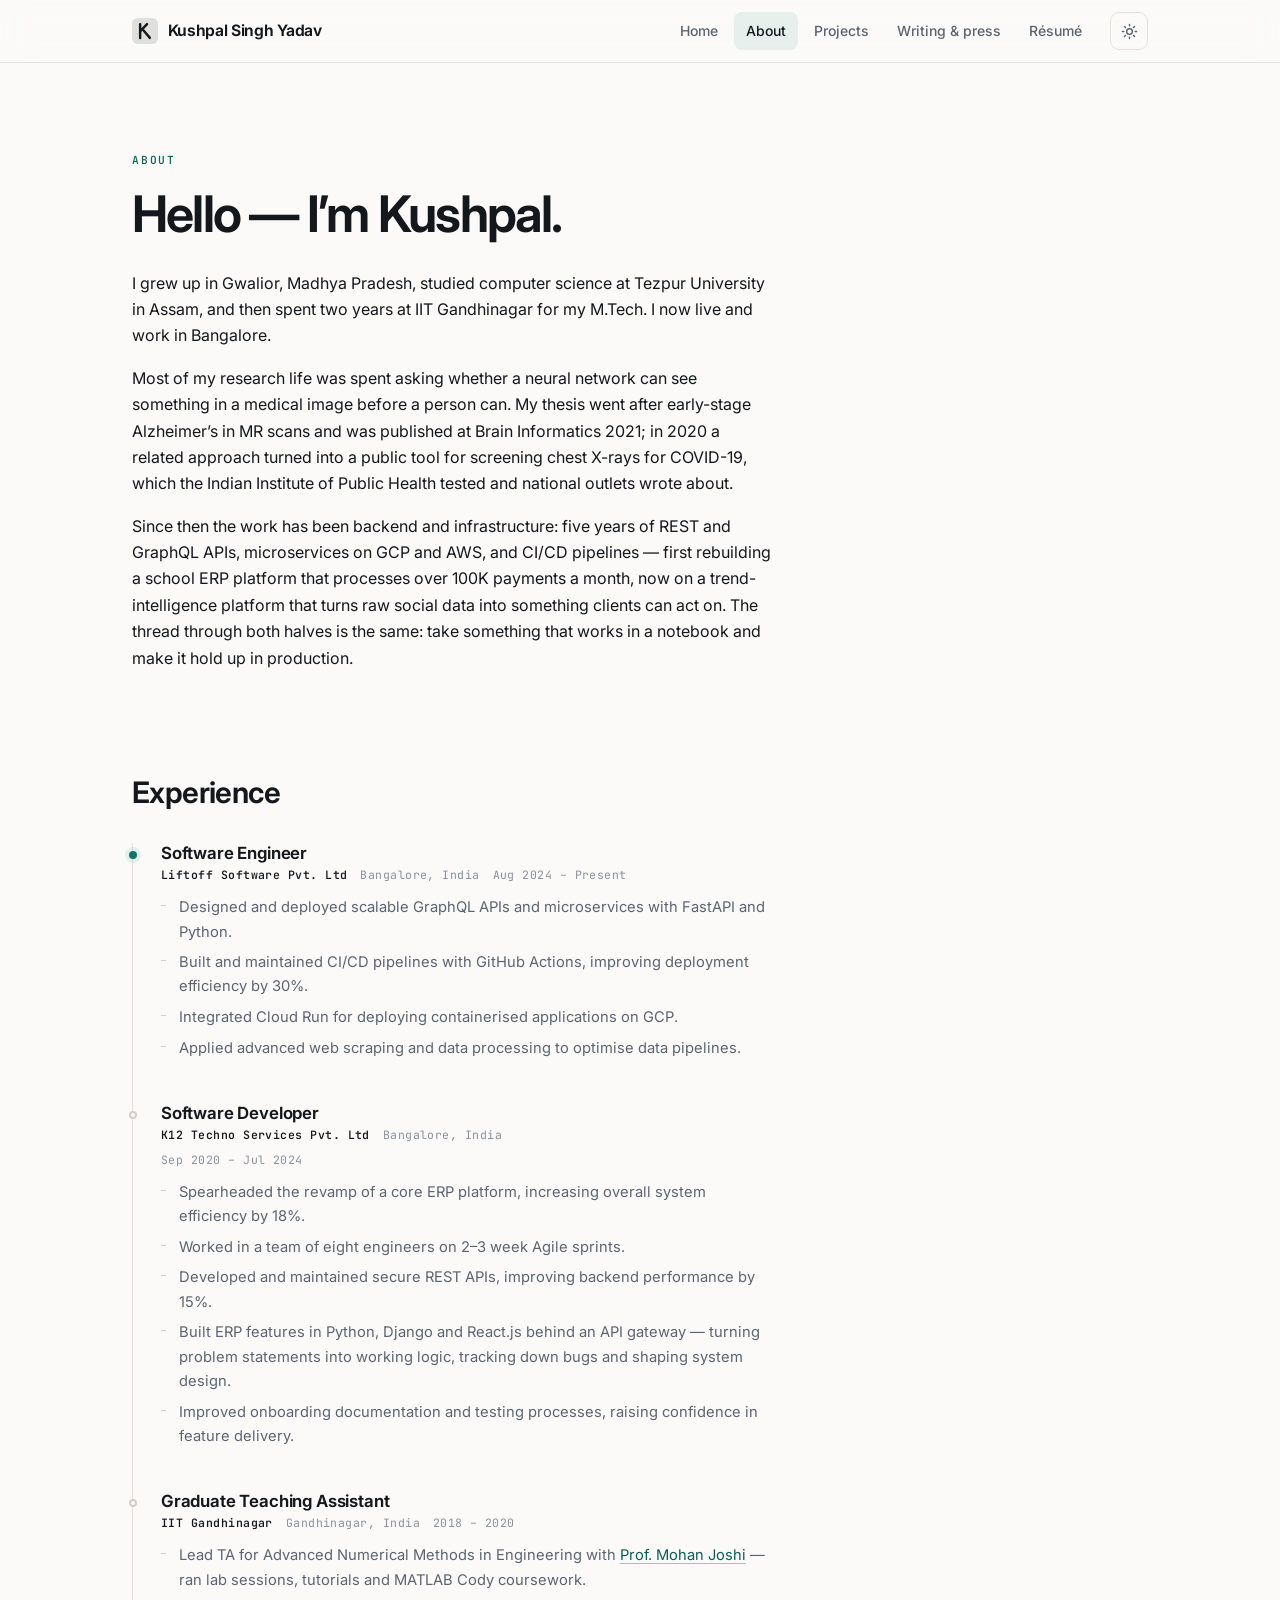
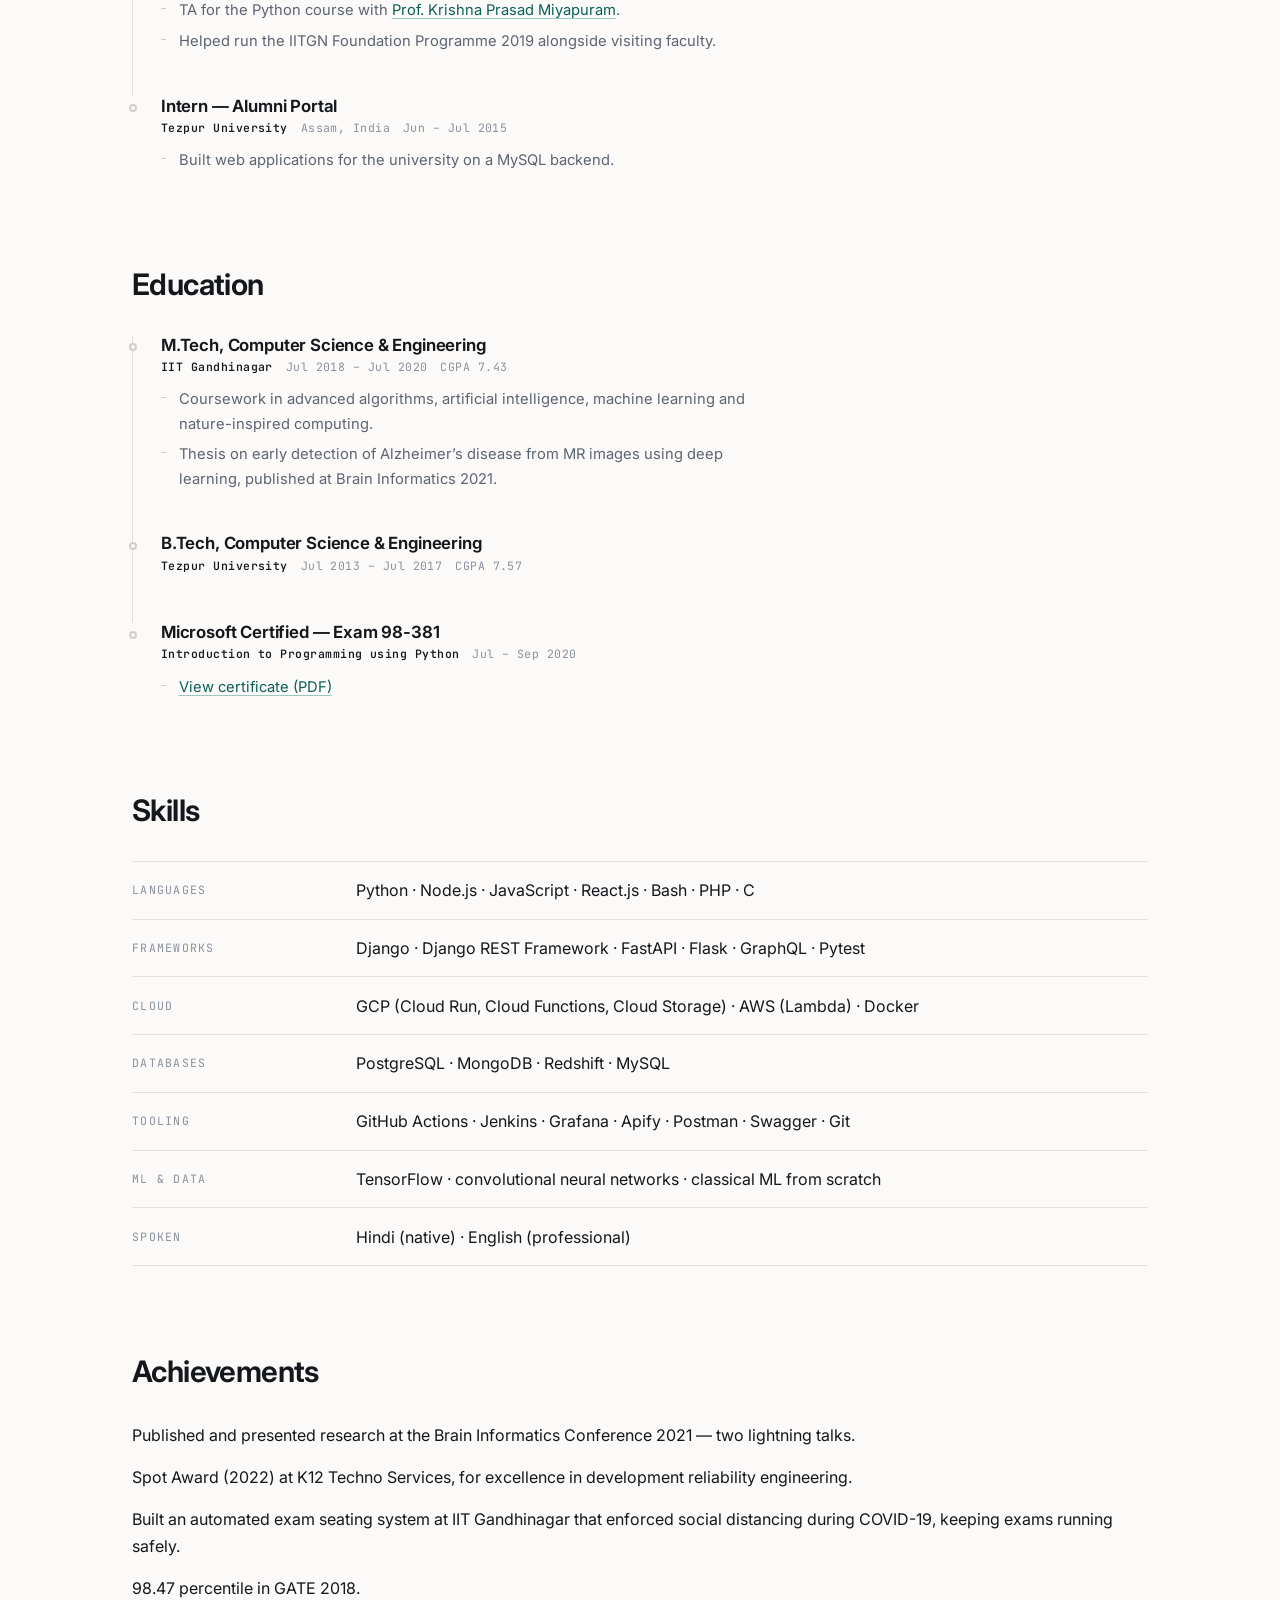
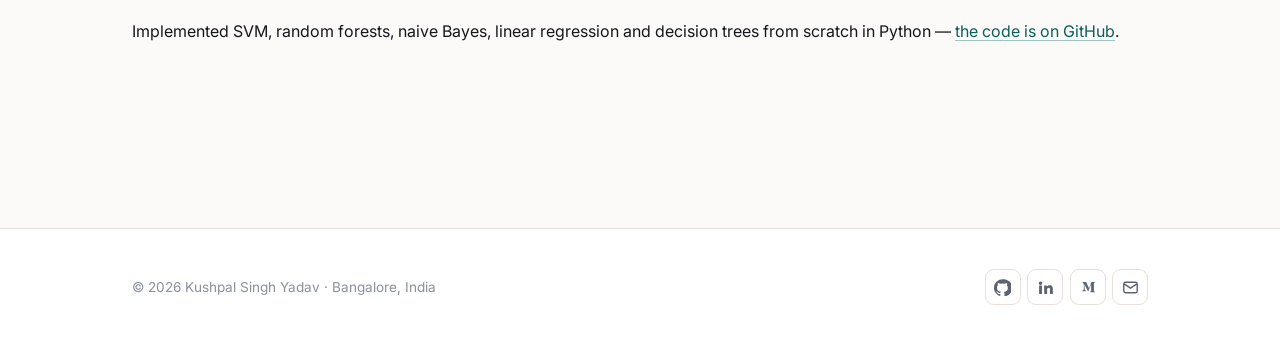
==== commit 56efee8f: "Update site content from latest resume Refresh every page against the current resume: Liftoff Softwa" ====
--- a/about.html
+++ b/about.html
@@ -4,7 +4,7 @@
 <meta charset="utf-8">
 <meta name="viewport" content="width=device-width, initial-scale=1">
 <title>About — Kushpal Singh Yadav</title>
-<meta name="description" content="Background, experience and education: software engineer at LiftOff LLC, M.Tech in Computer Science from IIT Gandhinagar, research on deep learning for medical imaging.">
+<meta name="description" content="Background, experience and education: backend engineer at Liftoff Software in Bangalore, previously K12 Techno Services, M.Tech from IIT Gandhinagar with published research in brain imaging.">
 <link rel="canonical" href="https://kushpal.github.io/about.html">
 <meta name="theme-color" content="#fbfaf8" media="(prefers-color-scheme: light)">
 <meta name="theme-color" content="#0c0e11" media="(prefers-color-scheme: dark)">
@@ -12,7 +12,7 @@
 
 <meta property="og:type" content="profile">
 <meta property="og:title" content="About — Kushpal Singh Yadav">
-<meta property="og:description" content="Software engineer at LiftOff LLC. M.Tech in Computer Science from IIT Gandhinagar.">
+<meta property="og:description" content="Backend engineer at Liftoff Software. M.Tech in Computer Science from IIT Gandhinagar.">
 <meta property="og:url" content="https://kushpal.github.io/about.html">
 <meta property="og:image" content="https://kushpal.github.io/new_cv.jpg">
 
@@ -57,18 +57,21 @@
     <div class="stack" style="max-width:64ch">
       <p>
         I grew up in Gwalior, Madhya Pradesh, studied computer science at Tezpur University in Assam,
-        and then spent two years at IIT Gandhinagar for my M.Tech. I now live and work in Bengaluru.
+        and then spent two years at IIT Gandhinagar for my M.Tech. I now live and work in Bangalore.
       </p>
       <p>
         Most of my research life was spent asking whether a neural network can see something in a
         medical image before a person can. My thesis went after early-stage Alzheimer&rsquo;s in MR
-        scans; in 2020 the same approach turned into a public tool for screening chest X-rays for
-        COVID-19, which the Indian Institute of Public Health tested and national outlets wrote about.
+        scans and was published at Brain Informatics 2021; in 2020 a related approach turned into a
+        public tool for screening chest X-rays for COVID-19, which the Indian Institute of Public
+        Health tested and national outlets wrote about.
       </p>
       <p>
-        These days the work is closer to product: I build AI agents and chatbots, and the web
-        applications that surround them. The thread running through both halves is the same — take a
-        model that works in a notebook and make it something a person can actually use.
+        Since then the work has been backend and infrastructure: five years of REST and GraphQL APIs,
+        microservices on GCP and AWS, and CI/CD pipelines — first rebuilding a school ERP platform
+        that processes over 100K payments a month, now on a trend-intelligence platform that turns
+        raw social data into something clients can act on. The thread through both halves is the
+        same: take something that works in a notebook and make it hold up in production.
       </p>
     </div>
   </section>
@@ -79,19 +82,24 @@
 
       <li class="is-current">
         <h3>Software Engineer</h3>
-        <p class="meta"><span class="org">LiftOff LLC &amp; Quilt AI</span> <span>Bengaluru, India</span> <span>Present</span></p>
-        <ul>
-          <li>Building AI agents and chatbots, and the web applications they live inside.</li>
+        <p class="meta"><span class="org">Liftoff Software Pvt. Ltd</span> <span>Bangalore, India</span> <span>Aug 2024 &ndash; Present</span></p>
+        <ul>
+          <li>Designed and deployed scalable GraphQL APIs and microservices with FastAPI and Python.</li>
+          <li>Built and maintained CI/CD pipelines with GitHub Actions, improving deployment efficiency by 30%.</li>
+          <li>Integrated Cloud Run for deploying containerised applications on GCP.</li>
+          <li>Applied advanced web scraping and data processing to optimise data pipelines.</li>
         </ul>
       </li>
 
       <li>
         <h3>Software Developer</h3>
-        <p class="meta"><span class="org">K12 Techno Services Pvt. Ltd</span> <span>Bengaluru, India</span> <span>From Sep 2020</span></p>
-        <ul>
-          <li>Worked on School ERP software — a user-configurable platform spanning nursery schools through graded schools and colleges.</li>
-          <li>Shipped video calling in the virtual counselling web application using WebRTC, Django Channels, JavaScript and a TURN server.</li>
-          <li>Winner of the company Spot Award (Apr 2021) for excellence and continuous improvement.</li>
+        <p class="meta"><span class="org">K12 Techno Services Pvt. Ltd</span> <span>Bangalore, India</span> <span>Sep 2020 &ndash; Jul 2024</span></p>
+        <ul>
+          <li>Spearheaded the revamp of a core ERP platform, increasing overall system efficiency by 18%.</li>
+          <li>Worked in a team of eight engineers on 2&ndash;3 week Agile sprints.</li>
+          <li>Developed and maintained secure REST APIs, improving backend performance by 15%.</li>
+          <li>Built ERP features in Python, Django and React.js behind an API gateway — turning problem statements into working logic, tracking down bugs and shaping system design.</li>
+          <li>Improved onboarding documentation and testing processes, raising confidence in feature delivery.</li>
         </ul>
       </li>
 
@@ -101,12 +109,12 @@
         <ul>
           <li>Lead TA for Advanced Numerical Methods in Engineering with <a href="https://www.iitgn.ac.in/faculty/maths/fac-mohan" target="_blank" rel="noopener">Prof. Mohan Joshi</a> — ran lab sessions, tutorials and MATLAB Cody coursework.</li>
           <li>TA for the Python course with <a href="https://www.iitgn.ac.in/faculty/cse/krishna" target="_blank" rel="noopener">Prof. Krishna Prasad Miyapuram</a>.</li>
-          <li>Helped run the IITGN Foundation Programme 2019 alongside visiting faculty — instruction, logistics and student events.</li>
-        </ul>
-      </li>
-
-      <li>
-        <h3>Intern — Alumni Portal</h3>
+          <li>Helped run the IITGN Foundation Programme 2019 alongside visiting faculty.</li>
+        </ul>
+      </li>
+
+      <li>
+        <h3>Intern &mdash; Alumni Portal</h3>
         <p class="meta"><span class="org">Tezpur University</span> <span>Assam, India</span> <span>Jun &ndash; Jul 2015</span></p>
         <ul>
           <li>Built web applications for the university on a MySQL backend.</li>
@@ -124,16 +132,16 @@
         <p class="meta"><span class="org">IIT Gandhinagar</span> <span>Jul 2018 &ndash; Jul 2020</span> <span>CGPA 7.43</span></p>
         <ul>
           <li>Coursework in advanced algorithms, artificial intelligence, machine learning and nature-inspired computing.</li>
-          <li>Thesis on early detection of Alzheimer&rsquo;s disease from MR images using deep learning.</li>
+          <li>Thesis on early detection of Alzheimer&rsquo;s disease from MR images using deep learning, published at Brain Informatics 2021.</li>
         </ul>
       </li>
       <li>
         <h3>B.Tech, Computer Science &amp; Engineering</h3>
-        <p class="meta"><span class="org">Tezpur University</span> <span>Aug 2013 &ndash; Jul 2017</span> <span>CGPA 7.57</span></p>
+        <p class="meta"><span class="org">Tezpur University</span> <span>Jul 2013 &ndash; Jul 2017</span> <span>CGPA 7.57</span></p>
       </li>
       <li>
         <h3>Microsoft Certified — Exam 98-381</h3>
-        <p class="meta"><span class="org">Introduction to Programming using Python</span> <span>Aug 2020</span></p>
+        <p class="meta"><span class="org">Introduction to Programming using Python</span> <span>Jul &ndash; Sep 2020</span></p>
         <ul>
           <li><a href="Kushpal_Microsoft_certificate.pdf" target="_blank" rel="noopener">View certificate (PDF)</a></li>
         </ul>
@@ -146,19 +154,27 @@
     <dl class="rows">
       <div>
         <dt>Languages</dt>
-        <dd>Python &middot; C &middot; C++ &middot; JavaScript &middot; SQL &middot; MATLAB</dd>
-      </div>
-      <div>
-        <dt>Web</dt>
-        <dd>Django &middot; Django Channels &middot; WebRTC &middot; HTML &middot; CSS &middot; REST APIs &middot; Postman</dd>
+        <dd>Python &middot; Node.js &middot; JavaScript &middot; React.js &middot; Bash &middot; PHP &middot; C</dd>
+      </div>
+      <div>
+        <dt>Frameworks</dt>
+        <dd>Django &middot; Django REST Framework &middot; FastAPI &middot; Flask &middot; GraphQL &middot; Pytest</dd>
+      </div>
+      <div>
+        <dt>Cloud</dt>
+        <dd>GCP (Cloud Run, Cloud Functions, Cloud Storage) &middot; AWS (Lambda) &middot; Docker</dd>
+      </div>
+      <div>
+        <dt>Databases</dt>
+        <dd>PostgreSQL &middot; MongoDB &middot; Redshift &middot; MySQL</dd>
+      </div>
+      <div>
+        <dt>Tooling</dt>
+        <dd>GitHub Actions &middot; Jenkins &middot; Grafana &middot; Apify &middot; Postman &middot; Swagger &middot; Git</dd>
       </div>
       <div>
         <dt>ML &amp; data</dt>
-        <dd>TensorFlow &middot; Keras &middot; convolutional neural networks &middot; classical ML from scratch</dd>
-      </div>
-      <div>
-        <dt>Infrastructure</dt>
-        <dd>Linux &middot; Git &middot; PostgreSQL &middot; MySQL</dd>
+        <dd>TensorFlow &middot; convolutional neural networks &middot; classical ML from scratch</dd>
       </div>
       <div>
         <dt>Spoken</dt>
@@ -170,11 +186,11 @@
   <section class="wrap section">
     <div class="section-head"><h2>Achievements</h2></div>
     <ul class="stack" style="list-style:none;padding:0;margin:0">
+      <li>Published and presented research at the Brain Informatics Conference 2021 &mdash; two lightning talks.</li>
+      <li>Spot Award (2022) at K12 Techno Services, for excellence in development reliability engineering.</li>
+      <li>Built an automated exam seating system at IIT Gandhinagar that enforced social distancing during COVID-19, keeping exams running safely.</li>
       <li>98.47 percentile in GATE 2018.</li>
-      <li>Top 3% in the CodeChef Long Challenge, November 2018.</li>
-      <li>Top 36% in the &ldquo;PetFinder.my Adoption Prediction&rdquo; Kaggle challenge.</li>
-      <li>Implemented SVM, linear regression, naive Bayes, decision trees and random forests from scratch in Python — <a href="https://github.com/kushpal/Machine-Learning" target="_blank" rel="noopener">the code is on GitHub</a>.</li>
-      <li>Performed street theatre for a National Service Scheme awareness programme on national sanitation and cleanliness day, and took part in Swachh Bharat Abhiyan at Tezpur University.</li>
+      <li>Implemented SVM, random forests, naive Bayes, linear regression and decision trees from scratch in Python &mdash; <a href="https://github.com/kushpal/Machine-Learning" target="_blank" rel="noopener">the code is on GitHub</a>.</li>
     </ul>
   </section>
 
@@ -182,7 +198,7 @@
 
 <footer class="site-footer">
   <div class="wrap footer-inner">
-    <p>&copy; <span data-year>2026</span> Kushpal Singh Yadav &middot; Bengaluru, India</p>
+    <p>&copy; <span data-year>2026</span> Kushpal Singh Yadav &middot; Bangalore, India</p>
     <ul class="social">
       <li><a href="https://github.com/kushpal" target="_blank" rel="noopener" aria-label="GitHub"><svg viewBox="0 0 24 24" fill="currentColor" aria-hidden="true"><path d="M12 .5a12 12 0 0 0-3.8 23.4c.6.1.8-.3.8-.6v-2c-3.3.7-4-1.6-4-1.6-.6-1.4-1.4-1.8-1.4-1.8-1.1-.7.1-.7.1-.7 1.2.1 1.8 1.2 1.8 1.2 1.1 1.8 2.8 1.3 3.5 1 .1-.8.4-1.3.8-1.6-2.7-.3-5.5-1.3-5.5-5.9 0-1.3.5-2.4 1.2-3.2-.1-.3-.5-1.5.1-3.2 0 0 1-.3 3.3 1.2a11.5 11.5 0 0 1 6 0C17.2 5.6 18.2 6 18.2 6c.7 1.7.3 2.9.1 3.2.8.8 1.2 1.9 1.2 3.2 0 4.6-2.8 5.6-5.5 5.9.4.4.8 1.1.8 2.2v3.3c0 .3.2.7.8.6A12 12 0 0 0 12 .5z"/></svg></a></li>
       <li><a href="https://www.linkedin.com/in/kushpal-yadav-60762b169/" target="_blank" rel="noopener" aria-label="LinkedIn"><svg viewBox="0 0 24 24" fill="currentColor" aria-hidden="true"><path d="M4.98 3.5a2.5 2.5 0 1 1 0 5 2.5 2.5 0 0 1 0-5zM3 9h4v12H3zM10 9h3.8v1.7h.05c.53-.95 1.83-1.95 3.77-1.95 4.03 0 4.78 2.5 4.78 5.76V21h-4v-5.6c0-1.34-.03-3.06-1.9-3.06-1.9 0-2.19 1.45-2.19 2.96V21h-4z"/></svg></a></li>
